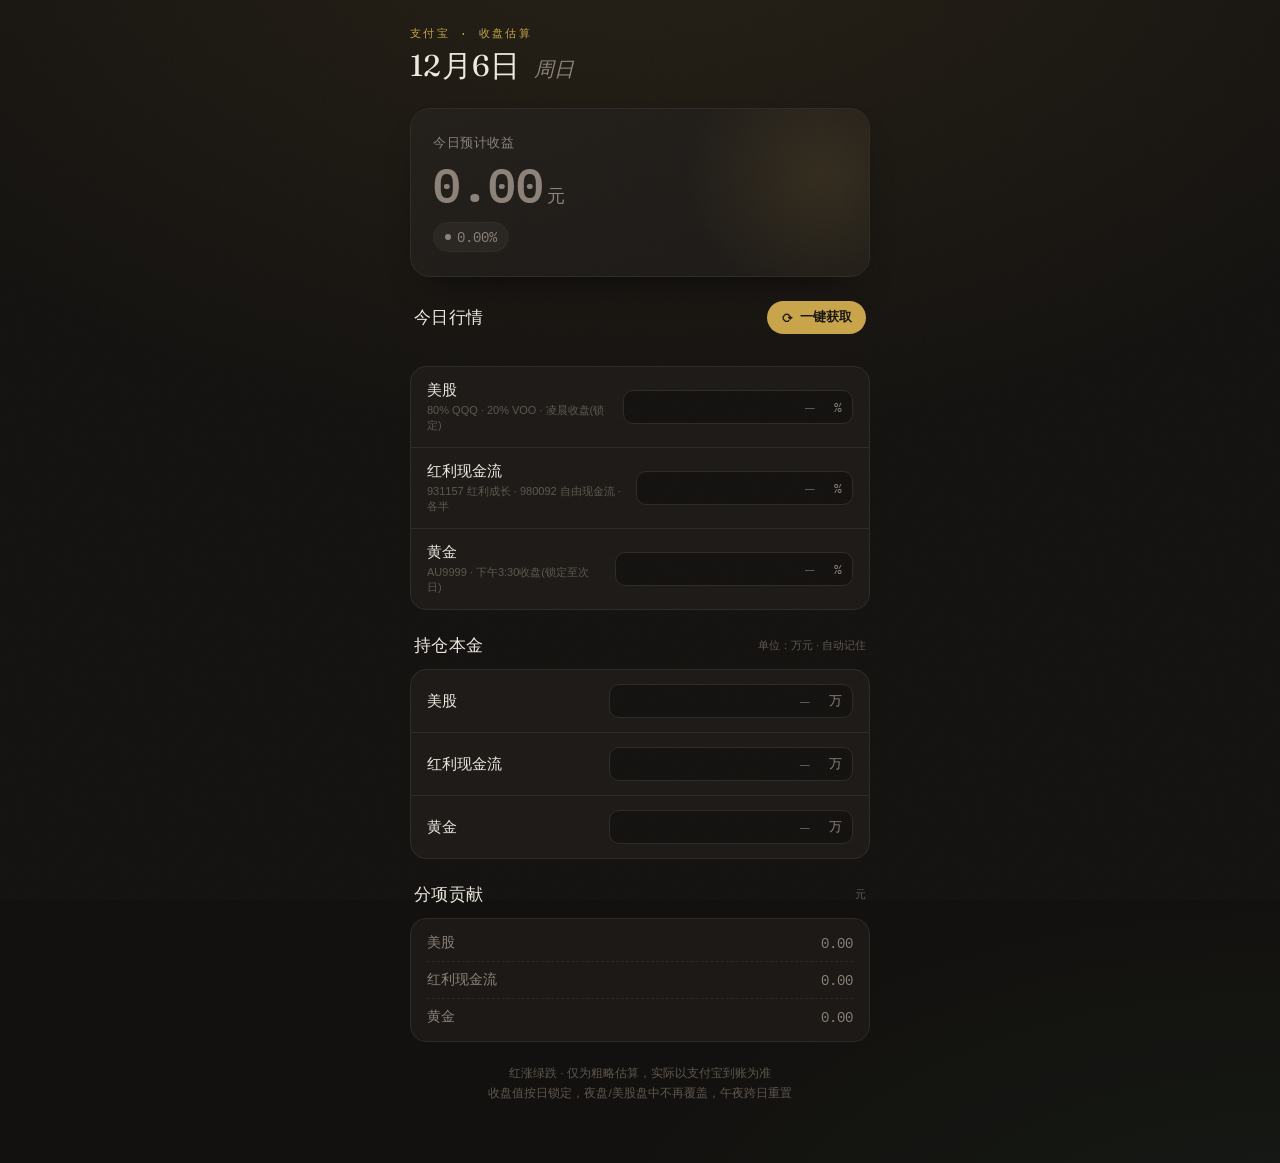
==== index.html @ 42f3afb9 "Add files via upload" ====
<!DOCTYPE html>
<html lang="zh-CN">
<head>
<meta charset="UTF-8">
<meta name="viewport" content="width=device-width, initial-scale=1.0, maximum-scale=1.0, user-scalable=no">
<title>今日收益估算</title>
<link rel="preconnect" href="https://fonts.googleapis.com">
<link rel="preconnect" href="https://fonts.gstatic.com" crossorigin>
<link href="https://fonts.googleapis.com/css2?family=Fraunces:ital,opsz,wght@0,9..144,400;1,9..144,500&family=IBM+Plex+Mono:wght@400;500;600&display=swap" rel="stylesheet">
<style>
  :root{
    --bg:#13110f; --panel:#1c1916; --panel-2:#221e1a; --line:#2e2a25;
    --ink:#efe9e0; --muted:#8c8278; --faint:#5e564d; --gold:#c9a449;
    --up:#ff5c5c; --down:#3fd08a;
    --cjk:"PingFang SC","Microsoft YaHei","Hiragino Sans GB",sans-serif;
  }
  *{box-sizing:border-box;margin:0;padding:0;-webkit-tap-highlight-color:transparent;}
  body{
    background:
      radial-gradient(120% 80% at 50% -10%, rgba(201,164,73,.10), transparent 60%),
      radial-gradient(100% 60% at 100% 110%, rgba(63,208,138,.05), transparent 55%),
      var(--bg);
    color:var(--ink); font-family:var(--cjk); min-height:100vh;
    padding:26px 18px 60px; -webkit-font-smoothing:antialiased;
  }
  .grain{position:fixed;inset:0;pointer-events:none;opacity:.035;z-index:99;
    background-image:url("data:image/svg+xml,%3Csvg xmlns='http://www.w3.org/2000/svg' width='120' height='120'%3E%3Cfilter id='n'%3E%3CfeTurbulence type='fractalNoise' baseFrequency='.9' numOctaves='2'/%3E%3C/filter%3E%3Crect width='100%25' height='100%25' filter='url(%23n)'/%3E%3C/svg%3E");}
  .wrap{max-width:460px;margin:0 auto;}
  .reveal{animation:rise .6s cubic-bezier(.2,.7,.3,1) both;}
  @keyframes rise{from{opacity:0;transform:translateY(10px);}to{opacity:1;transform:none;}}
  @keyframes spin{to{transform:rotate(360deg);}}

  .eyebrow{font-family:'IBM Plex Mono',monospace;font-size:11px;letter-spacing:.22em;
    text-transform:uppercase;color:var(--gold);margin-bottom:8px;}
  .date{font-family:'Fraunces',serif;font-size:30px;line-height:1.1;font-weight:400;letter-spacing:.01em;}
  .date .wd{color:var(--muted);font-style:italic;font-size:20px;margin-left:6px;}

  .hero{margin:26px 0 22px;padding:26px 22px 24px;border-radius:20px;
    background:linear-gradient(160deg,var(--panel-2),var(--panel));
    border:1px solid var(--line);box-shadow:0 18px 40px -24px #000;position:relative;overflow:hidden;}
  .hero::before{content:"";position:absolute;top:-40%;right:-20%;width:60%;height:160%;
    background:radial-gradient(closest-side,rgba(201,164,73,.12),transparent);}
  .hero .lab{font-size:12.5px;color:var(--muted);letter-spacing:.04em;}
  .amt{font-family:'IBM Plex Mono',monospace;font-weight:600;font-size:46px;line-height:1.05;
    margin:8px 0 2px;font-variant-numeric:tabular-nums;letter-spacing:-.01em;}
  .amt .unit{font-size:18px;color:var(--muted);font-weight:400;margin-left:4px;}
  .rate-badge{display:inline-flex;align-items:center;gap:6px;margin-top:12px;
    font-family:'IBM Plex Mono',monospace;font-size:14px;padding:5px 11px;border-radius:999px;
    background:rgba(255,255,255,.04);border:1px solid var(--line);font-variant-numeric:tabular-nums;}
  .rate-badge .dot{width:6px;height:6px;border-radius:50%;}

  .up{color:var(--up);} .down{color:var(--down);} .flat{color:var(--muted);}
  .bg-up{background:var(--up);} .bg-down{background:var(--down);} .bg-flat{background:var(--muted);}

  .section-h{display:flex;align-items:center;justify-content:space-between;margin:24px 4px 12px;}
  .section-h h2{font-family:'Fraunces',serif;font-weight:400;font-size:17px;letter-spacing:.02em;}
  .section-h .hint{font-size:11px;color:var(--faint);}
  .fetch-btn{display:inline-flex;align-items:center;gap:6px;font-family:var(--cjk);font-size:12.5px;
    color:var(--bg);background:var(--gold);border:none;padding:8px 14px;border-radius:999px;font-weight:600;cursor:pointer;}
  .fetch-btn:active{filter:brightness(.92);}
  .fetch-btn:disabled{opacity:.55;}
  .fetch-btn.loading .ic{display:inline-block;animation:spin .8s linear infinite;}
  .fetch-status{font-size:11.5px;color:var(--faint);margin:-4px 4px 10px;min-height:14px;
    font-family:'IBM Plex Mono',monospace;}

  .card{background:var(--panel);border:1px solid var(--line);border-radius:16px;overflow:hidden;}
  .row{display:flex;flex-direction:column;padding:14px 16px;border-bottom:1px solid var(--line);}
  .row:last-child{border-bottom:none;}
  .row-main{display:flex;align-items:center;justify-content:space-between;gap:12px;}
  .row .name{font-size:15px;font-weight:500;}
  .row .sub{font-size:11px;color:var(--faint);margin-top:3px;}
  .field{display:flex;align-items:center;gap:4px;background:var(--bg);
    border:1px solid var(--line);border-radius:10px;padding:6px 10px;min-width:104px;transition:border-color .15s;}
  .field:focus-within{border-color:var(--gold);}
  .field input{width:100%;background:none;border:none;outline:none;color:var(--ink);
    font-family:'IBM Plex Mono',monospace;font-size:16px;text-align:right;font-variant-numeric:tabular-nums;}
  .field input::placeholder{color:var(--faint);}
  .field .suffix{font-family:'IBM Plex Mono',monospace;font-size:13px;color:var(--muted);flex:none;}
  .src{font-family:'IBM Plex Mono',monospace;font-size:11px;color:var(--faint);margin-top:9px;line-height:1.5;display:none;}
  .src.show{display:block;}
  .src .err{color:var(--up);}
  .src .lock{color:var(--gold);}
  .diag{display:none;margin:10px 4px 0;padding:10px 12px;border:1px dashed var(--line);border-radius:10px;
    background:var(--panel);font-family:'IBM Plex Mono',monospace;font-size:10.5px;line-height:1.6;
    color:var(--muted);white-space:pre-wrap;word-break:break-all;}
  .diag.show{display:block;}

  .bd{padding:6px 16px;}
  .bd .l{display:flex;justify-content:space-between;align-items:center;padding:9px 0;
    border-bottom:1px dashed var(--line);font-size:13.5px;}
  .bd .l:last-child{border-bottom:none;}
  .bd .l .k{color:var(--muted);}
  .bd .l .v{font-family:'IBM Plex Mono',monospace;font-variant-numeric:tabular-nums;}

  .note{margin-top:22px;font-size:11.5px;line-height:1.7;color:var(--faint);text-align:center;}
</style>
</head>
<body>
<div class="grain"></div>
<div class="wrap">

  <header class="reveal">
    <div class="eyebrow">支付宝 · 收盘估算</div>
    <div class="date" id="date"></div>
  </header>

  <section class="hero reveal">
    <div class="lab">今日预计收益</div>
    <div class="amt" id="total">—<span class="unit">元</span></div>
    <div class="rate-badge" id="rateBadge"><span class="dot bg-flat"></span><span id="rate">—</span></div>
  </section>

  <div class="section-h reveal">
    <h2>今日行情</h2>
    <button class="fetch-btn" id="fetchBtn"><span class="ic">⟳</span> 一键获取</button>
  </div>
  <div class="fetch-status reveal" id="fetchStatus"></div>
  <pre class="diag" id="diag"></pre>

  <div class="card reveal">
    <div class="row">
      <div class="row-main">
        <div><div class="name">美股</div><div class="sub">80% QQQ · 20% VOO · 凌晨收盘(锁定)</div></div>
        <div class="field"><input id="rx" type="number" inputmode="decimal" step="0.01" placeholder="—"><span class="suffix">%</span></div>
      </div>
      <div class="src" id="srcx"></div>
    </div>
    <div class="row">
      <div class="row-main">
        <div><div class="name">红利现金流</div><div class="sub">931157 红利成长 · 980092 自由现金流 · 各半</div></div>
        <div class="field"><input id="ry" type="number" inputmode="decimal" step="0.01" placeholder="—"><span class="suffix">%</span></div>
      </div>
      <div class="src" id="srcy"></div>
    </div>
    <div class="row">
      <div class="row-main">
        <div><div class="name">黄金</div><div class="sub">AU9999 · 下午3:30收盘(锁定至次日)</div></div>
        <div class="field"><input id="rz" type="number" inputmode="decimal" step="0.01" placeholder="—"><span class="suffix">%</span></div>
      </div>
      <div class="src" id="srcz"></div>
    </div>
  </div>

  <div class="section-h reveal">
    <h2>持仓本金</h2><span class="hint">单位：万元 · 自动记住</span>
  </div>
  <div class="card reveal">
    <div class="row"><div class="row-main"><div class="name">美股</div>
      <div class="field"><input id="vx" type="number" inputmode="decimal" step="0.1" placeholder="—"><span class="suffix">万</span></div></div></div>
    <div class="row"><div class="row-main"><div class="name">红利现金流</div>
      <div class="field"><input id="vy" type="number" inputmode="decimal" step="0.1" placeholder="—"><span class="suffix">万</span></div></div></div>
    <div class="row"><div class="row-main"><div class="name">黄金</div>
      <div class="field"><input id="vz" type="number" inputmode="decimal" step="0.1" placeholder="—"><span class="suffix">万</span></div></div></div>
  </div>

  <div class="section-h reveal">
    <h2>分项贡献</h2><span class="hint">元</span>
  </div>
  <div class="card bd reveal">
    <div class="l"><span class="k">美股</span><span class="v" id="bx">—</span></div>
    <div class="l"><span class="k">红利现金流</span><span class="v" id="by">—</span></div>
    <div class="l"><span class="k">黄金</span><span class="v" id="bz">—</span></div>
  </div>

  <p class="note reveal">
    红涨绿跌 · 仅为粗略估算，实际以支付宝到账为准<br>
    收盘值按日锁定，夜盘/美股盘中不再覆盖，午夜跨日重置
  </p>

</div>

<script>
(function(){
  var $ = function(id){ return document.getElementById(id); };
  var rx=$('rx'), ry=$('ry'), rz=$('rz'), vx=$('vx'), vy=$('vy'), vz=$('vz');

  /* 数据源 + 收盘时间窗(北京时间)
     win 决定“当节已收盘、可锁定”的窗口：
       gold 15:30–20:00(夜盘前) · us 04:30–21:30(美股开盘前) · cn 15:00 起 */
  var FEEDS = {
    rx: { parts:[ {secid:'105.QQQ', w:0.8, win:'us'}, {secid:'107.VOO', w:0.2, win:'us'} ] },
    ry: { parts:[ {secid:'2.931157', w:0.5, win:'cn'}, {secid:'0.980092', w:0.5, win:'cn'} ] },
    rz: { parts:[ {secid:'118.AU9999', w:1, win:'gold'} ] }
  };

  function pad(n){ return String(n).padStart(2,'0'); }
  function fmt(n, dec){ if(dec===undefined) dec=2;
    return n.toLocaleString('zh-CN',{minimumFractionDigits:dec,maximumFractionDigits:dec}); }
  function signed(n){ return (n>0?'+':'')+fmt(n); }
  function cls(n){ return n>0?'up':(n<0?'down':'flat'); }
  function bgcls(n){ return n>0?'bg-up':(n<0?'bg-down':'bg-flat'); }
  function num(el){ var v=parseFloat(el.value); return isNaN(v)?0:v; }
  function round2(n){ return Math.round(n*100)/100; }

  var d0=new Date();
  $('date').innerHTML=(d0.getMonth()+1)+'月'+d0.getDate()+'日 <span class="wd">'+
    ['周日','周一','周二','周三','周四','周五','周六'][d0.getDay()]+'</span>';

  function compute(){
    var px=num(vx)*num(rx)*100, py=num(vy)*num(ry)*100, pz=num(vz)*num(rz)*100;
    var total=px+py+pz, sumV=num(vx)+num(vy)+num(vz);
    var rate=sumV>0 ? total/(sumV*100) : 0;
    var tEl=$('total'); tEl.className='amt '+cls(total);
    tEl.innerHTML=signed(total)+'<span class="unit">元</span>';
    $('rate').textContent=(rate>0?'+':'')+fmt(rate)+'%';
    var badge=$('rateBadge');
    badge.querySelector('span:last-child').className=cls(rate);
    badge.querySelector('.dot').className='dot '+bgcls(rate);
    function set(id,v){ var e=$(id); e.textContent=signed(v); e.className='v '+cls(v); }
    set('bx',px); set('by',py); set('bz',pz);
  }

  /* 收盘窗口判断（北京时间，按设备本地时区） */
  function isClean(win){
    var d=new Date(), m=d.getHours()*60+d.getMinutes();
    if(win==='gold') return m>=930 && m<1200;   // 15:30–20:00
    if(win==='us')   return m>=270 && m<1290;    // 04:30–21:30
    return m>=900;                                // cn: 15:00 起
  }

  /* 按日锁存（localStorage，键含日期，跨日自动失效） */
  function dayKey(){ var d=new Date(); return ''+d.getFullYear()+pad(d.getMonth()+1)+pad(d.getDate()); }
  function snapKey(secid){ return 'snap_'+secid+'_'+dayKey(); }
  function getSnap(secid){ try{ return JSON.parse(localStorage.getItem(snapKey(secid))); }catch(e){ return null; } }
  function setSnap(secid,o){ try{ localStorage.setItem(snapKey(secid), JSON.stringify(o)); }catch(e){} }

  /* 抓取（直连 → 代理 → JSONP），含诊断日志 */
  var UT='fa5fd1943c7b386f172d6893dbfba10b';
  var PROXIES = [
    function(u){ return 'https://api.allorigins.win/raw?url='+encodeURIComponent(u); },
    function(u){ return 'https://corsproxy.io/?url='+encodeURIComponent(u); },
    function(u){ return 'https://api.codetabs.com/v1/proxy?quest='+encodeURIComponent(u); }
  ];
  function buildUrl(secid){
    return 'https://push2.eastmoney.com/api/qt/stock/get?ut='+UT+
           '&fltt=2&invt=2&fields=f43,f58,f170,f169&secid='+secid;
  }
  function parseQ(obj){
    if(!obj || !obj.data) throw new Error('no data');
    var pct=Number(obj.data.f170);
    if(!isFinite(pct)) throw new Error('bad pct');
    return { name:obj.data.f58, pct:pct };
  }
  function jsonp(url){
    return new Promise(function(resolve,reject){
      var cb='jp_'+Math.random().toString(36).slice(2);
      var s=document.createElement('script');
      var t=setTimeout(function(){ cleanup(); reject(new Error('超时')); },4000);
      function cleanup(){ try{ delete window[cb]; }catch(e){ window[cb]=undefined; } s.remove(); clearTimeout(t); }
      window[cb]=function(data){ cleanup(); resolve(data); };
      s.onerror=function(){ cleanup(); reject(new Error('脚本被拦')); };
      s.src=url+'&cb='+cb;
      document.body.appendChild(s);
    });
  }
  async function fetchOne(secid, log){
    var url=buildUrl(secid);
    try{ var r0=await fetch(url,{cache:'no-store'}); var o0=await r0.json(); log(secid+'  直连 ✓'); return parseQ(o0); }
    catch(e){ log(secid+'  直连 ✗ '+e.message); }
    for(var i=0;i<PROXIES.length;i++){
      try{
        var r=await fetch(PROXIES[i](url),{cache:'no-store'});
        var txt=await r.text(); var obj=JSON.parse(txt);
        log(secid+'  代理'+(i+1)+' ✓'); return parseQ(obj);
      }catch(e){ log(secid+'  代理'+(i+1)+' ✗ '+e.message); }
    }
    try{ var oj=await jsonp(url); log(secid+'  JSONP ✓'); return parseQ(oj); }
    catch(e){ log(secid+'  JSONP ✗ '+e.message); }
    throw new Error('all failed '+secid);
  }

  /* 单标的取值：窗内→实时并锁存；窗外→优先用今日锁存；无锁存→盘中实时(标⚠) */
  async function resolvePart(part, log){
    if(isClean(part.win)){
      var r=await fetchOne(part.secid, log);
      setSnap(part.secid, {pct:r.pct, name:r.name});
      return { name:r.name, pct:r.pct, w:part.w, lock:true };
    }
    var snap=getSnap(part.secid);
    if(snap && isFinite(snap.pct)){
      log(part.secid+'  用今日收盘锁存 ✓');
      return { name:snap.name, pct:snap.pct, w:part.w, lock:true };
    }
    var r2=await fetchOne(part.secid, log);
    return { name:r2.name, pct:r2.pct, w:part.w, dirty:true };
  }

  function showSrc(key, items){
    var el=$('src'+key.slice(1)); el.classList.add('show'); el.classList.remove('err');
    el.innerHTML=items.map(function(it){
      var c=cls(it.pct);
      var wtxt = items.length>1 ? ' <span style="color:var(--faint)">×'+Math.round(it.w*100)+'</span>' : '';
      var tag = it.dirty ? ' <span class="err">⚠盘中</span>' : (it.lock ? ' <span class="lock">🔒</span>' : '');
      return it.name+' <span class="'+c+'">'+(it.pct>0?'+':'')+fmt(it.pct)+'%</span>'+wtxt+tag;
    }).join(' &nbsp;·&nbsp; ');
  }
  function showErr(key, msg){
    var el=$('src'+key.slice(1)); el.classList.add('show');
    el.innerHTML='<span class="err">✕ '+(msg||'获取失败，请手填')+'</span>';
  }
  function fillKey(key, items){
    $(key).value=round2(items.reduce(function(s,it){ return s+it.pct*it.w; },0));
    showSrc(key, items);
  }

  /* 开页：用今日锁存回填，免得刷新后又变空 */
  function restoreFromSnaps(){
    ['rx','ry','rz'].forEach(function(key){
      var parts=FEEDS[key].parts;
      var snaps=parts.map(function(p){ return getSnap(p.secid); });
      if(snaps.every(function(s){ return s && isFinite(s.pct); })){
        fillKey(key, snaps.map(function(s,i){ return {name:s.name, pct:s.pct, w:parts[i].w, lock:true}; }));
      }
    });
  }

  var busy=false;
  function mkLog(){ var lines=[], el=$('diag');
    return function(m){ lines.push(m); el.textContent=lines.join('\n'); el.classList.add('show'); }; }
  async function autoFetch(){
    if(busy) return; busy=true;
    var btn=$('fetchBtn'); btn.classList.add('loading'); btn.disabled=true;
    $('fetchStatus').textContent='正在获取行情…';
    var log=mkLog(), fail=false, dirty=false;
    for(var i=0;i<3;i++){
      var key=['rx','ry','rz'][i], parts=FEEDS[key].parts;
      try{
        var items=await Promise.all(parts.map(function(p){ return resolvePart(p, log); }));
        if(items.some(function(it){ return it.dirty; })) dirty=true;
        fillKey(key, items);
      }catch(e){ fail=true; showErr(key); }
    }
    compute();
    var t=new Date(), tag=fail?'部分失败，见诊断':(dirty?'⚠含盘中实时(收盘未锁存)':'今日收盘已锁定');
    $('fetchStatus').textContent='已更新 · '+pad(t.getHours())+':'+pad(t.getMinutes())+' · '+tag;
    btn.classList.remove('loading'); btn.disabled=false; busy=false;
  }

  /* 本金本地持久化（无默认值，留空） */
  var BKEY='alipay_balances_v1';
  function loadBalances(){
    var saved=null; try{ saved=JSON.parse(localStorage.getItem(BKEY)); }catch(e){}
    if(saved){ if(saved.vx!=null) vx.value=saved.vx; if(saved.vy!=null) vy.value=saved.vy; if(saved.vz!=null) vz.value=saved.vz; }
  }
  function saveBalances(){ try{ localStorage.setItem(BKEY, JSON.stringify({vx:num(vx),vy:num(vy),vz:num(vz)})); }catch(e){} }

  [rx,ry,rz].forEach(function(el){ el.addEventListener('input',compute); });
  [vx,vy,vz].forEach(function(el){ el.addEventListener('input',function(){ compute(); saveBalances(); }); });
  $('fetchBtn').addEventListener('click',autoFetch);

  loadBalances();
  restoreFromSnaps();
  compute();
})();
</script>
</body>
</html>
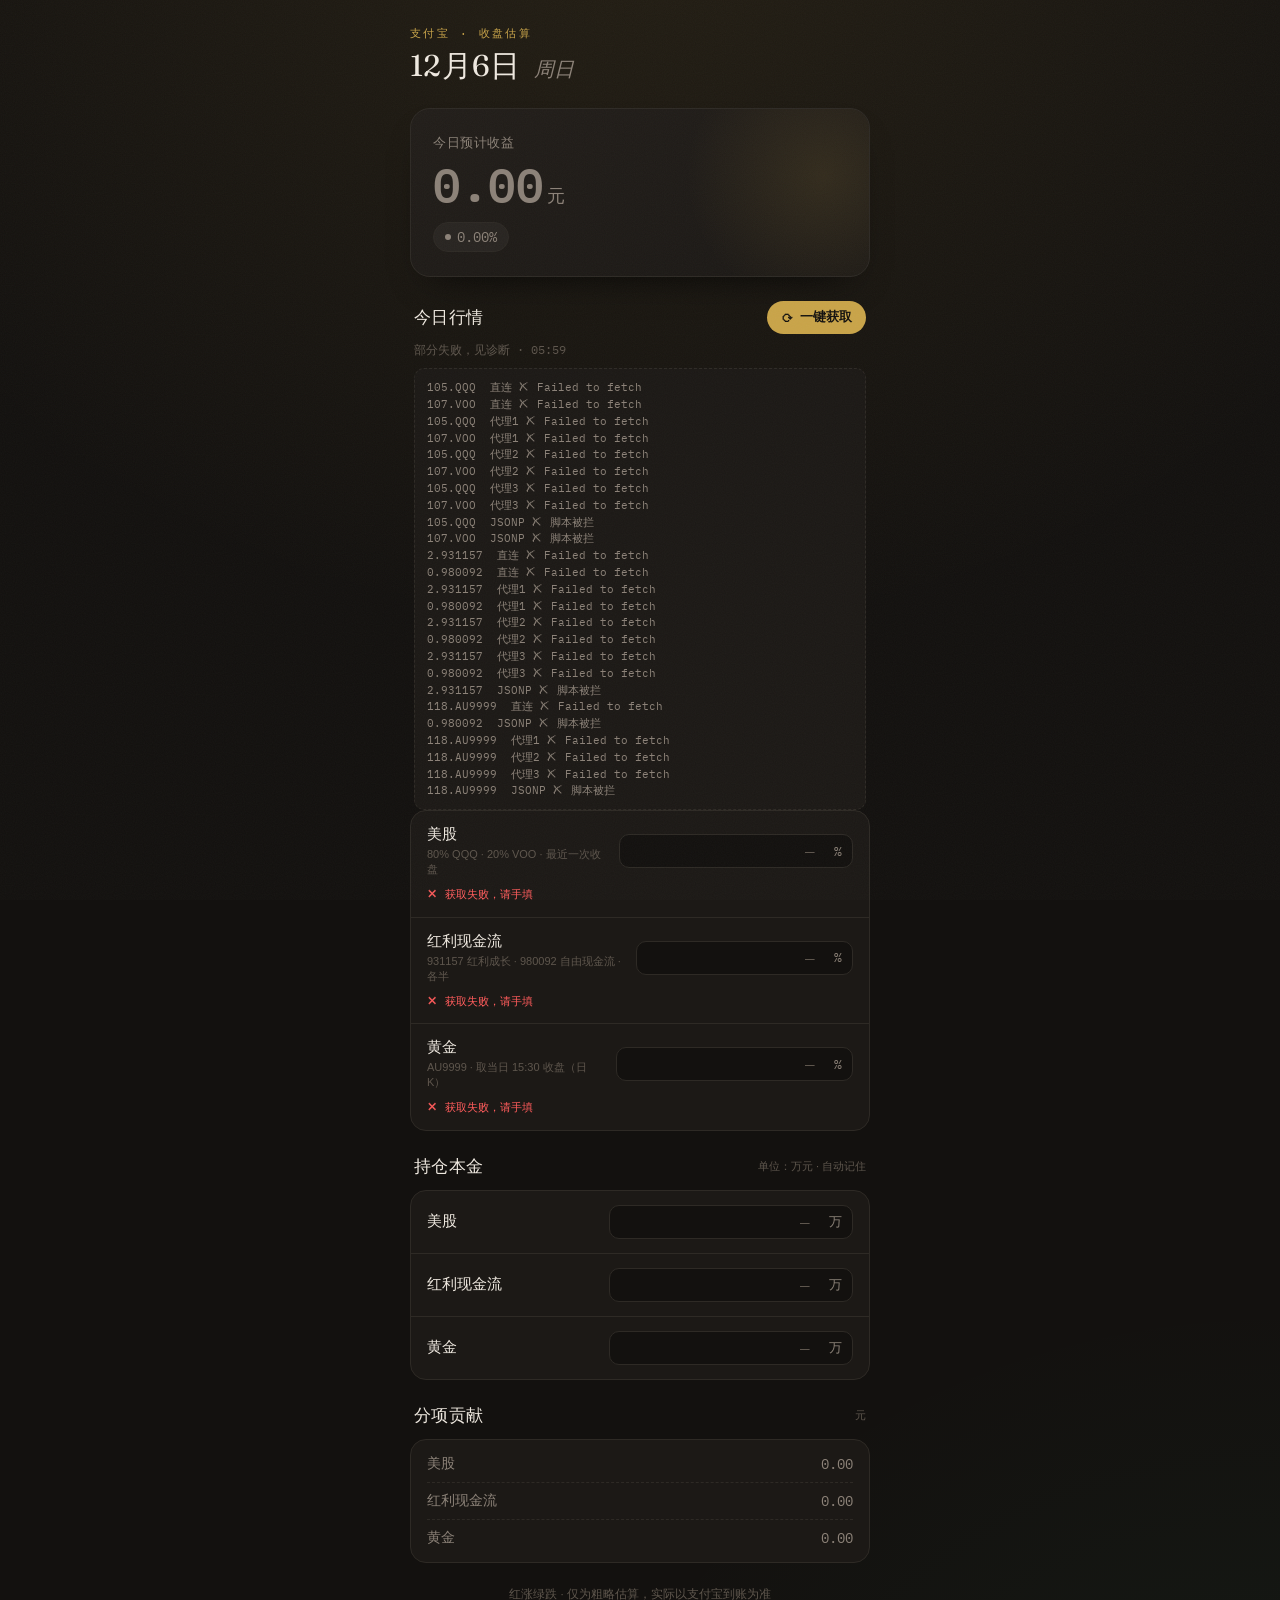
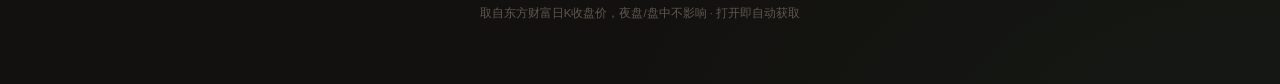
==== commit e02e89d4: "Add files via upload" ====
--- a/index.html
+++ b/index.html
@@ -79,7 +79,6 @@
   .src{font-family:'IBM Plex Mono',monospace;font-size:11px;color:var(--faint);margin-top:9px;line-height:1.5;display:none;}
   .src.show{display:block;}
   .src .err{color:var(--up);}
-  .src .lock{color:var(--gold);}
   .diag{display:none;margin:10px 4px 0;padding:10px 12px;border:1px dashed var(--line);border-radius:10px;
     background:var(--panel);font-family:'IBM Plex Mono',monospace;font-size:10.5px;line-height:1.6;
     color:var(--muted);white-space:pre-wrap;word-break:break-all;}
@@ -120,7 +119,7 @@
   <div class="card reveal">
     <div class="row">
       <div class="row-main">
-        <div><div class="name">美股</div><div class="sub">80% QQQ · 20% VOO · 凌晨收盘(锁定)</div></div>
+        <div><div class="name">美股</div><div class="sub">80% QQQ · 20% VOO · 最近一次收盘</div></div>
         <div class="field"><input id="rx" type="number" inputmode="decimal" step="0.01" placeholder="—"><span class="suffix">%</span></div>
       </div>
       <div class="src" id="srcx"></div>
@@ -134,7 +133,7 @@
     </div>
     <div class="row">
       <div class="row-main">
-        <div><div class="name">黄金</div><div class="sub">AU9999 · 下午3:30收盘(锁定至次日)</div></div>
+        <div><div class="name">黄金</div><div class="sub">AU9999 · 取当日 15:30 收盘（日K）</div></div>
         <div class="field"><input id="rz" type="number" inputmode="decimal" step="0.01" placeholder="—"><span class="suffix">%</span></div>
       </div>
       <div class="src" id="srcz"></div>
@@ -164,7 +163,7 @@
 
   <p class="note reveal">
     红涨绿跌 · 仅为粗略估算，实际以支付宝到账为准<br>
-    收盘值按日锁定，夜盘/美股盘中不再覆盖，午夜跨日重置
+    取自东方财富日K收盘价，夜盘/盘中不影响 · 打开即自动获取
   </p>
 
 </div>
@@ -174,13 +173,13 @@
   var $ = function(id){ return document.getElementById(id); };
   var rx=$('rx'), ry=$('ry'), rz=$('rz'), vx=$('vx'), vy=$('vy'), vz=$('vz');
 
-  /* 数据源 + 收盘时间窗(北京时间)
-     win 决定“当节已收盘、可锁定”的窗口：
-       gold 15:30–20:00(夜盘前) · us 04:30–21:30(美股开盘前) · cn 15:00 起 */
+  /* 数据源 + 取哪根日K
+     mode 'today' = 日期≤今天的最新一根（黄金15:30 / A股15:00 收盘）
+     mode 'prev'  = 日期<今天的最新一根（美股凌晨那次收盘，排除盘中在建的当天那根） */
   var FEEDS = {
-    rx: { parts:[ {secid:'105.QQQ', w:0.8, win:'us'}, {secid:'107.VOO', w:0.2, win:'us'} ] },
-    ry: { parts:[ {secid:'2.931157', w:0.5, win:'cn'}, {secid:'0.980092', w:0.5, win:'cn'} ] },
-    rz: { parts:[ {secid:'118.AU9999', w:1, win:'gold'} ] }
+    rx: { parts:[ {secid:'105.QQQ', w:0.8, mode:'prev'}, {secid:'107.VOO', w:0.2, mode:'prev'} ] },
+    ry: { parts:[ {secid:'2.931157', w:0.5, mode:'today'}, {secid:'0.980092', w:0.5, mode:'today'} ] },
+    rz: { parts:[ {secid:'118.AU9999', w:1, mode:'today'} ] }
   };
 
   function pad(n){ return String(n).padStart(2,'0'); }
@@ -191,6 +190,7 @@
   function bgcls(n){ return n>0?'bg-up':(n<0?'bg-down':'bg-flat'); }
   function num(el){ var v=parseFloat(el.value); return isNaN(v)?0:v; }
   function round2(n){ return Math.round(n*100)/100; }
+  function dateStr(d){ return d.getFullYear()+'-'+pad(d.getMonth()+1)+'-'+pad(d.getDate()); }
 
   var d0=new Date();
   $('date').innerHTML=(d0.getMonth()+1)+'月'+d0.getDate()+'日 <span class="wd">'+
@@ -210,21 +210,7 @@
     set('bx',px); set('by',py); set('bz',pz);
   }
 
-  /* 收盘窗口判断（北京时间，按设备本地时区） */
-  function isClean(win){
-    var d=new Date(), m=d.getHours()*60+d.getMinutes();
-    if(win==='gold') return m>=930 && m<1200;   // 15:30–20:00
-    if(win==='us')   return m>=270 && m<1290;    // 04:30–21:30
-    return m>=900;                                // cn: 15:00 起
-  }
-
-  /* 按日锁存（localStorage，键含日期，跨日自动失效） */
-  function dayKey(){ var d=new Date(); return ''+d.getFullYear()+pad(d.getMonth()+1)+pad(d.getDate()); }
-  function snapKey(secid){ return 'snap_'+secid+'_'+dayKey(); }
-  function getSnap(secid){ try{ return JSON.parse(localStorage.getItem(snapKey(secid))); }catch(e){ return null; } }
-  function setSnap(secid,o){ try{ localStorage.setItem(snapKey(secid), JSON.stringify(o)); }catch(e){} }
-
-  /* 抓取（直连 → 代理 → JSONP），含诊断日志 */
+  /* 抓日K（直连 → 代理 → JSONP），含诊断日志 */
   var UT='fa5fd1943c7b386f172d6893dbfba10b';
   var PROXIES = [
     function(u){ return 'https://api.allorigins.win/raw?url='+encodeURIComponent(u); },
@@ -232,20 +218,20 @@
     function(u){ return 'https://api.codetabs.com/v1/proxy?quest='+encodeURIComponent(u); }
   ];
   function buildUrl(secid){
-    return 'https://push2.eastmoney.com/api/qt/stock/get?ut='+UT+
-           '&fltt=2&invt=2&fields=f43,f58,f170,f169&secid='+secid;
-  }
-  function parseQ(obj){
-    if(!obj || !obj.data) throw new Error('no data');
-    var pct=Number(obj.data.f170);
-    if(!isFinite(pct)) throw new Error('bad pct');
-    return { name:obj.data.f58, pct:pct };
+    return 'https://push2his.eastmoney.com/api/qt/stock/kline/get?ut='+UT+
+      '&fields1=f1,f2,f3,f4,f5,f6'+
+      '&fields2=f51,f52,f53,f54,f55,f56,f57,f58,f59,f60,f61'+
+      '&klt=101&fqt=0&end=20500101&lmt=10&secid='+secid;
+  }
+  function parseK(obj){
+    if(!obj || !obj.data || !obj.data.klines || !obj.data.klines.length) throw new Error('no kline');
+    return { name:obj.data.name, klines:obj.data.klines };
   }
   function jsonp(url){
     return new Promise(function(resolve,reject){
       var cb='jp_'+Math.random().toString(36).slice(2);
       var s=document.createElement('script');
-      var t=setTimeout(function(){ cleanup(); reject(new Error('超时')); },4000);
+      var t=setTimeout(function(){ cleanup(); reject(new Error('超时')); },5000);
       function cleanup(){ try{ delete window[cb]; }catch(e){ window[cb]=undefined; } s.remove(); clearTimeout(t); }
       window[cb]=function(data){ cleanup(); resolve(data); };
       s.onerror=function(){ cleanup(); reject(new Error('脚本被拦')); };
@@ -253,45 +239,50 @@
       document.body.appendChild(s);
     });
   }
-  async function fetchOne(secid, log){
+  async function fetchK(secid, log){
     var url=buildUrl(secid);
-    try{ var r0=await fetch(url,{cache:'no-store'}); var o0=await r0.json(); log(secid+'  直连 ✓'); return parseQ(o0); }
+    try{ var r0=await fetch(url,{cache:'no-store'}); var o0=await r0.json(); log(secid+'  直连 ✓'); return parseK(o0); }
     catch(e){ log(secid+'  直连 ✗ '+e.message); }
     for(var i=0;i<PROXIES.length;i++){
       try{
         var r=await fetch(PROXIES[i](url),{cache:'no-store'});
         var txt=await r.text(); var obj=JSON.parse(txt);
-        log(secid+'  代理'+(i+1)+' ✓'); return parseQ(obj);
+        log(secid+'  代理'+(i+1)+' ✓'); return parseK(obj);
       }catch(e){ log(secid+'  代理'+(i+1)+' ✗ '+e.message); }
     }
-    try{ var oj=await jsonp(url); log(secid+'  JSONP ✓'); return parseQ(oj); }
+    try{ var oj=await jsonp(url); log(secid+'  JSONP ✓'); return parseK(oj); }
     catch(e){ log(secid+'  JSONP ✗ '+e.message); }
     throw new Error('all failed '+secid);
   }
 
-  /* 单标的取值：窗内→实时并锁存；窗外→优先用今日锁存；无锁存→盘中实时(标⚠) */
+  /* 从K线里挑目标那根（与返回顺序无关，按日期取最大者） */
+  function pickBar(klines, mode, todayStr){
+    var chosen=null, cd='';
+    for(var i=0;i<klines.length;i++){
+      var p=klines[i].split(',');
+      var date=p[0];
+      var ok = (mode==='prev') ? (date<todayStr) : (date<=todayStr);
+      if(ok && date>cd){ chosen=p; cd=date; }
+    }
+    return chosen; // [date,open,close,high,low,vol,amt,amp,pct,chg,turn]
+  }
+
   async function resolvePart(part, log){
-    if(isClean(part.win)){
-      var r=await fetchOne(part.secid, log);
-      setSnap(part.secid, {pct:r.pct, name:r.name});
-      return { name:r.name, pct:r.pct, w:part.w, lock:true };
-    }
-    var snap=getSnap(part.secid);
-    if(snap && isFinite(snap.pct)){
-      log(part.secid+'  用今日收盘锁存 ✓');
-      return { name:snap.name, pct:snap.pct, w:part.w, lock:true };
-    }
-    var r2=await fetchOne(part.secid, log);
-    return { name:r2.name, pct:r2.pct, w:part.w, dirty:true };
+    var r=await fetchK(part.secid, log);
+    var bar=pickBar(r.klines, part.mode, dateStr(new Date()));
+    if(!bar) throw new Error('no bar '+part.secid);
+    var pct=Number(bar[8]);
+    if(!isFinite(pct)) throw new Error('bad pct '+part.secid);
+    return { name:r.name, pct:pct, w:part.w, date:bar[0] };
   }
 
   function showSrc(key, items){
     var el=$('src'+key.slice(1)); el.classList.add('show'); el.classList.remove('err');
     el.innerHTML=items.map(function(it){
       var c=cls(it.pct);
+      var dd = it.date ? ' <span style="color:var(--faint)">'+it.date.slice(5)+'</span>' : '';
       var wtxt = items.length>1 ? ' <span style="color:var(--faint)">×'+Math.round(it.w*100)+'</span>' : '';
-      var tag = it.dirty ? ' <span class="err">⚠盘中</span>' : (it.lock ? ' <span class="lock">🔒</span>' : '');
-      return it.name+' <span class="'+c+'">'+(it.pct>0?'+':'')+fmt(it.pct)+'%</span>'+wtxt+tag;
+      return it.name+dd+' <span class="'+c+'">'+(it.pct>0?'+':'')+fmt(it.pct)+'%</span>'+wtxt;
     }).join(' &nbsp;·&nbsp; ');
   }
   function showErr(key, msg){
@@ -301,17 +292,6 @@
   function fillKey(key, items){
     $(key).value=round2(items.reduce(function(s,it){ return s+it.pct*it.w; },0));
     showSrc(key, items);
-  }
-
-  /* 开页：用今日锁存回填，免得刷新后又变空 */
-  function restoreFromSnaps(){
-    ['rx','ry','rz'].forEach(function(key){
-      var parts=FEEDS[key].parts;
-      var snaps=parts.map(function(p){ return getSnap(p.secid); });
-      if(snaps.every(function(s){ return s && isFinite(s.pct); })){
-        fillKey(key, snaps.map(function(s,i){ return {name:s.name, pct:s.pct, w:parts[i].w, lock:true}; }));
-      }
-    });
   }
 
   var busy=false;
@@ -321,18 +301,17 @@
     if(busy) return; busy=true;
     var btn=$('fetchBtn'); btn.classList.add('loading'); btn.disabled=true;
     $('fetchStatus').textContent='正在获取行情…';
-    var log=mkLog(), fail=false, dirty=false;
+    var log=mkLog(), fail=false;
     for(var i=0;i<3;i++){
       var key=['rx','ry','rz'][i], parts=FEEDS[key].parts;
       try{
         var items=await Promise.all(parts.map(function(p){ return resolvePart(p, log); }));
-        if(items.some(function(it){ return it.dirty; })) dirty=true;
         fillKey(key, items);
       }catch(e){ fail=true; showErr(key); }
     }
     compute();
-    var t=new Date(), tag=fail?'部分失败，见诊断':(dirty?'⚠含盘中实时(收盘未锁存)':'今日收盘已锁定');
-    $('fetchStatus').textContent='已更新 · '+pad(t.getHours())+':'+pad(t.getMinutes())+' · '+tag;
+    var t=new Date();
+    $('fetchStatus').textContent=(fail?'部分失败，见诊断':'已更新')+' · '+pad(t.getHours())+':'+pad(t.getMinutes());
     btn.classList.remove('loading'); btn.disabled=false; busy=false;
   }
 
@@ -349,8 +328,8 @@
   $('fetchBtn').addEventListener('click',autoFetch);
 
   loadBalances();
-  restoreFromSnaps();
   compute();
+  autoFetch();   // 打开即自动获取一次
 })();
 </script>
 </body>
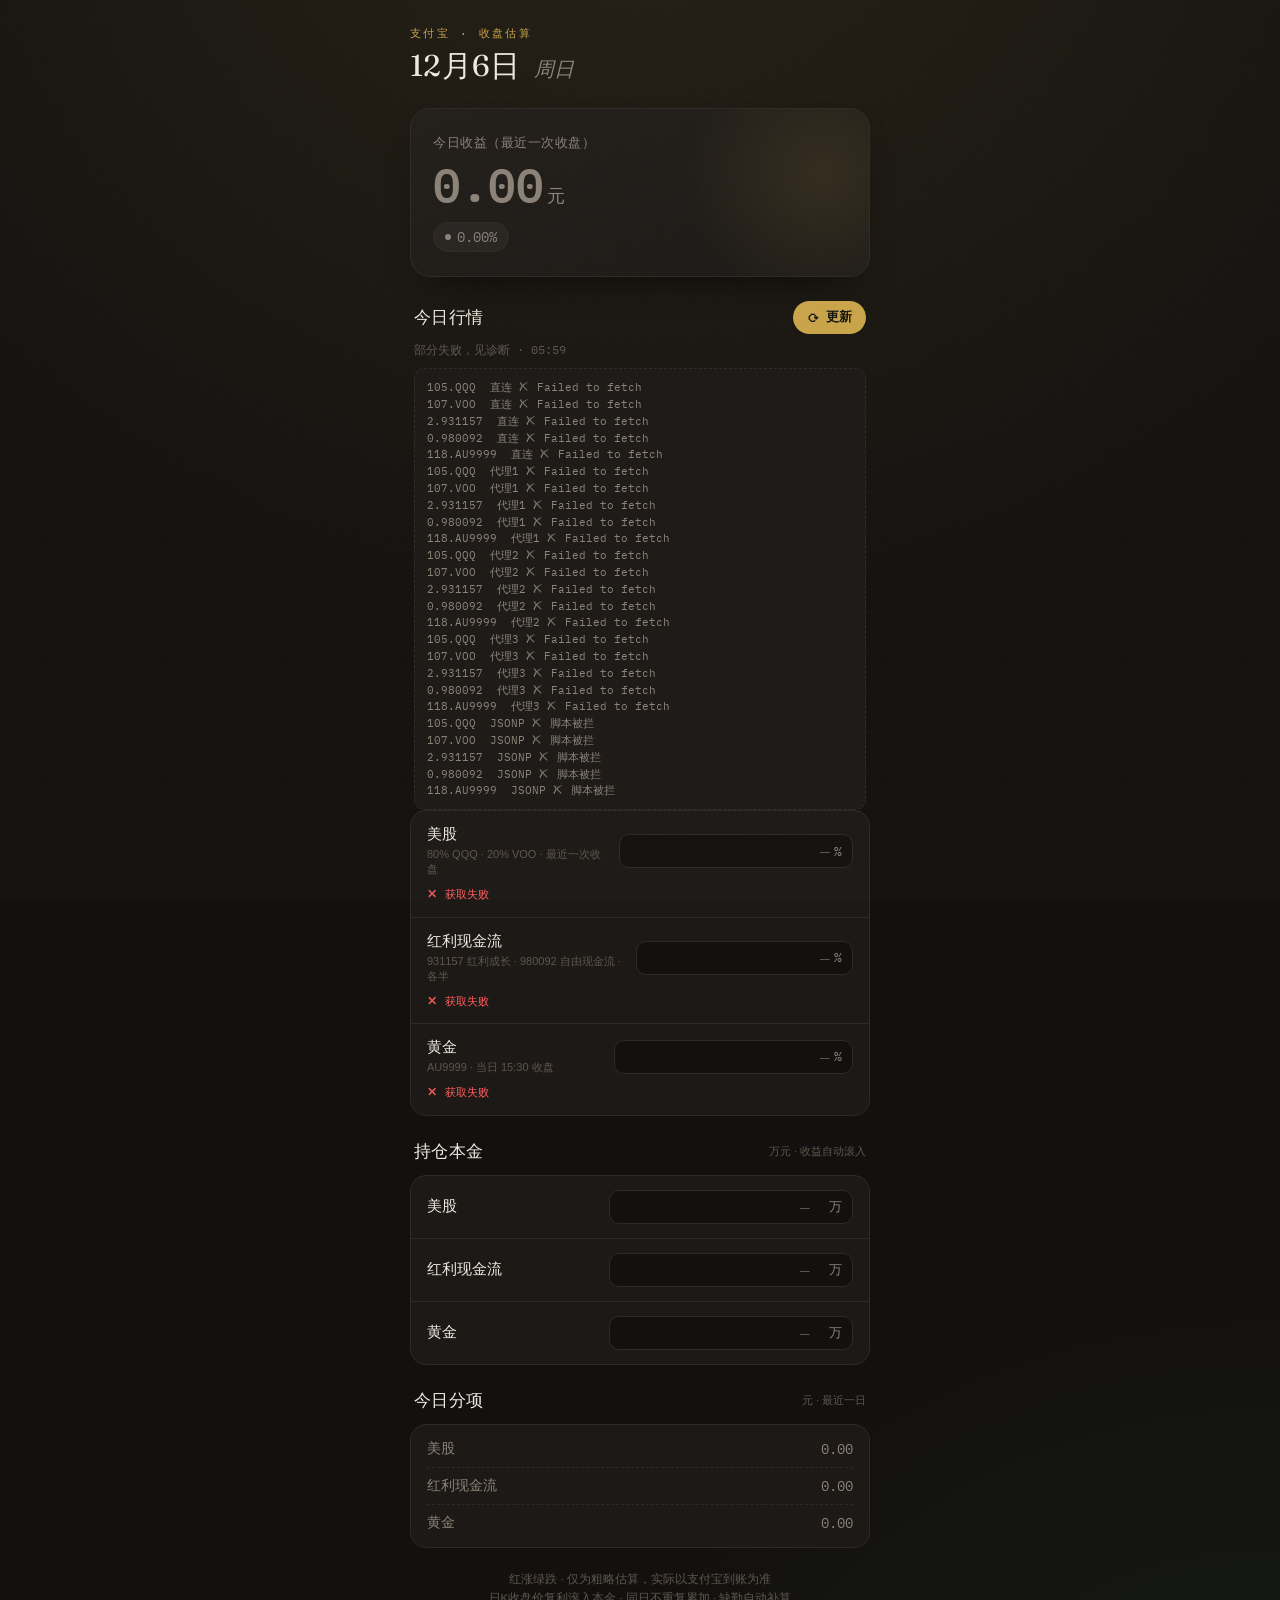
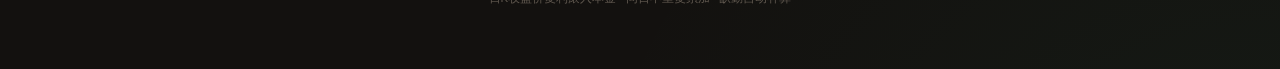
==== commit d941c351: "Add files via upload" ====
--- a/index.html
+++ b/index.html
@@ -48,6 +48,10 @@
     font-family:'IBM Plex Mono',monospace;font-size:14px;padding:5px 11px;border-radius:999px;
     background:rgba(255,255,255,.04);border:1px solid var(--line);font-variant-numeric:tabular-nums;}
   .rate-badge .dot{width:6px;height:6px;border-radius:50%;}
+  .since{display:none;margin-top:14px;padding-top:13px;border-top:1px solid var(--line);
+    font-size:12px;color:var(--muted);line-height:1.5;}
+  .since.show{display:block;}
+  .since .v{font-family:'IBM Plex Mono',monospace;font-variant-numeric:tabular-nums;}
 
   .up{color:var(--up);} .down{color:var(--down);} .flat{color:var(--muted);}
   .bg-up{background:var(--up);} .bg-down{background:var(--down);} .bg-flat{background:var(--muted);}
@@ -75,6 +79,7 @@
   .field input{width:100%;background:none;border:none;outline:none;color:var(--ink);
     font-family:'IBM Plex Mono',monospace;font-size:16px;text-align:right;font-variant-numeric:tabular-nums;}
   .field input::placeholder{color:var(--faint);}
+  .field input[readonly]{color:var(--muted);}
   .field .suffix{font-family:'IBM Plex Mono',monospace;font-size:13px;color:var(--muted);flex:none;}
   .src{font-family:'IBM Plex Mono',monospace;font-size:11px;color:var(--faint);margin-top:9px;line-height:1.5;display:none;}
   .src.show{display:block;}
@@ -104,14 +109,15 @@
   </header>
 
   <section class="hero reveal">
-    <div class="lab">今日预计收益</div>
+    <div class="lab">今日收益（最近一次收盘）</div>
     <div class="amt" id="total">—<span class="unit">元</span></div>
     <div class="rate-badge" id="rateBadge"><span class="dot bg-flat"></span><span id="rate">—</span></div>
+    <div class="since" id="since"></div>
   </section>
 
   <div class="section-h reveal">
     <h2>今日行情</h2>
-    <button class="fetch-btn" id="fetchBtn"><span class="ic">⟳</span> 一键获取</button>
+    <button class="fetch-btn" id="fetchBtn"><span class="ic">⟳</span> 更新</button>
   </div>
   <div class="fetch-status reveal" id="fetchStatus"></div>
   <pre class="diag" id="diag"></pre>
@@ -120,40 +126,40 @@
     <div class="row">
       <div class="row-main">
         <div><div class="name">美股</div><div class="sub">80% QQQ · 20% VOO · 最近一次收盘</div></div>
-        <div class="field"><input id="rx" type="number" inputmode="decimal" step="0.01" placeholder="—"><span class="suffix">%</span></div>
+        <div class="field"><input id="rx" type="text" inputmode="decimal" readonly placeholder="—"><span class="suffix">%</span></div>
       </div>
       <div class="src" id="srcx"></div>
     </div>
     <div class="row">
       <div class="row-main">
         <div><div class="name">红利现金流</div><div class="sub">931157 红利成长 · 980092 自由现金流 · 各半</div></div>
-        <div class="field"><input id="ry" type="number" inputmode="decimal" step="0.01" placeholder="—"><span class="suffix">%</span></div>
+        <div class="field"><input id="ry" type="text" inputmode="decimal" readonly placeholder="—"><span class="suffix">%</span></div>
       </div>
       <div class="src" id="srcy"></div>
     </div>
     <div class="row">
       <div class="row-main">
-        <div><div class="name">黄金</div><div class="sub">AU9999 · 取当日 15:30 收盘（日K）</div></div>
-        <div class="field"><input id="rz" type="number" inputmode="decimal" step="0.01" placeholder="—"><span class="suffix">%</span></div>
+        <div><div class="name">黄金</div><div class="sub">AU9999 · 当日 15:30 收盘</div></div>
+        <div class="field"><input id="rz" type="text" inputmode="decimal" readonly placeholder="—"><span class="suffix">%</span></div>
       </div>
       <div class="src" id="srcz"></div>
     </div>
   </div>
 
   <div class="section-h reveal">
-    <h2>持仓本金</h2><span class="hint">单位：万元 · 自动记住</span>
+    <h2>持仓本金</h2><span class="hint">万元 · 收益自动滚入</span>
   </div>
   <div class="card reveal">
     <div class="row"><div class="row-main"><div class="name">美股</div>
-      <div class="field"><input id="vx" type="number" inputmode="decimal" step="0.1" placeholder="—"><span class="suffix">万</span></div></div></div>
+      <div class="field"><input id="vx" type="number" inputmode="decimal" step="0.01" placeholder="—"><span class="suffix">万</span></div></div></div>
     <div class="row"><div class="row-main"><div class="name">红利现金流</div>
-      <div class="field"><input id="vy" type="number" inputmode="decimal" step="0.1" placeholder="—"><span class="suffix">万</span></div></div></div>
+      <div class="field"><input id="vy" type="number" inputmode="decimal" step="0.01" placeholder="—"><span class="suffix">万</span></div></div></div>
     <div class="row"><div class="row-main"><div class="name">黄金</div>
-      <div class="field"><input id="vz" type="number" inputmode="decimal" step="0.1" placeholder="—"><span class="suffix">万</span></div></div></div>
+      <div class="field"><input id="vz" type="number" inputmode="decimal" step="0.01" placeholder="—"><span class="suffix">万</span></div></div></div>
   </div>
 
   <div class="section-h reveal">
-    <h2>分项贡献</h2><span class="hint">元</span>
+    <h2>今日分项</h2><span class="hint">元 · 最近一日</span>
   </div>
   <div class="card bd reveal">
     <div class="l"><span class="k">美股</span><span class="v" id="bx">—</span></div>
@@ -163,7 +169,7 @@
 
   <p class="note reveal">
     红涨绿跌 · 仅为粗略估算，实际以支付宝到账为准<br>
-    取自东方财富日K收盘价，夜盘/盘中不影响 · 打开即自动获取
+    日K收盘价复利滚入本金 · 同日不重复累加 · 缺勤自动补算
   </p>
 
 </div>
@@ -173,14 +179,12 @@
   var $ = function(id){ return document.getElementById(id); };
   var rx=$('rx'), ry=$('ry'), rz=$('rz'), vx=$('vx'), vy=$('vy'), vz=$('vz');
 
-  /* 数据源 + 取哪根日K
-     mode 'today' = 日期≤今天的最新一根（黄金15:30 / A股15:00 收盘）
-     mode 'prev'  = 日期<今天的最新一根（美股凌晨那次收盘，排除盘中在建的当天那根） */
   var FEEDS = {
-    rx: { parts:[ {secid:'105.QQQ', w:0.8, mode:'prev'}, {secid:'107.VOO', w:0.2, mode:'prev'} ] },
-    ry: { parts:[ {secid:'2.931157', w:0.5, mode:'today'}, {secid:'0.980092', w:0.5, mode:'today'} ] },
-    rz: { parts:[ {secid:'118.AU9999', w:1, mode:'today'} ] }
+    rx:{ vkey:'vx', parts:[{secid:'105.QQQ',w:0.8},{secid:'107.VOO',w:0.2}], mode:'prev'  },
+    ry:{ vkey:'vy', parts:[{secid:'2.931157',w:0.5},{secid:'0.980092',w:0.5}], mode:'today' },
+    rz:{ vkey:'vz', parts:[{secid:'118.AU9999',w:1}], mode:'today' }
   };
+  var V2ROW = {vx:'rx', vy:'ry', vz:'rz'};
 
   function pad(n){ return String(n).padStart(2,'0'); }
   function fmt(n, dec){ if(dec===undefined) dec=2;
@@ -188,7 +192,6 @@
   function signed(n){ return (n>0?'+':'')+fmt(n); }
   function cls(n){ return n>0?'up':(n<0?'down':'flat'); }
   function bgcls(n){ return n>0?'bg-up':(n<0?'bg-down':'bg-flat'); }
-  function num(el){ var v=parseFloat(el.value); return isNaN(v)?0:v; }
   function round2(n){ return Math.round(n*100)/100; }
   function dateStr(d){ return d.getFullYear()+'-'+pad(d.getMonth()+1)+'-'+pad(d.getDate()); }
 
@@ -196,21 +199,60 @@
   $('date').innerHTML=(d0.getMonth()+1)+'月'+d0.getDate()+'日 <span class="wd">'+
     ['周日','周一','周二','周三','周四','周五','周六'][d0.getDay()]+'</span>';
 
-  function compute(){
-    var px=num(vx)*num(rx)*100, py=num(vy)*num(ry)*100, pz=num(vz)*num(rz)*100;
-    var total=px+py+pz, sumV=num(vx)+num(vy)+num(vz);
-    var rate=sumV>0 ? total/(sumV*100) : 0;
-    var tEl=$('total'); tEl.className='amt '+cls(total);
-    tEl.innerHTML=signed(total)+'<span class="unit">元</span>';
-    $('rate').textContent=(rate>0?'+':'')+fmt(rate)+'%';
-    var badge=$('rateBadge');
-    badge.querySelector('span:last-child').className=cls(rate);
-    badge.querySelector('.dot').className='dot '+bgcls(rate);
-    function set(id,v){ var e=$(id); e.textContent=signed(v); e.className='v '+cls(v); }
-    set('bx',px); set('by',py); set('bz',pz);
-  }
-
-  /* 抓日K（直连 → 代理 → JSONP），含诊断日志 */
+  /* 存储 */
+  var BAL='bal_v2', APP='applied_v2', META='meta_v2';
+  function loadJSON(k){ try{ return JSON.parse(localStorage.getItem(k)); }catch(e){ return null; } }
+  function saveJSON(k,o){ try{ localStorage.setItem(k, JSON.stringify(o)); }catch(e){} }
+  var bal = loadJSON(BAL) || {};
+  var applied = loadJSON(APP) || {};
+  var meta = loadJSON(META) || {lastSettle:null, lastResult:null};
+
+  /* 结算核心 */
+  function klineMap(klines){ var m={}; for(var i=0;i<klines.length;i++){ var p=klines[i].split(','); m[p[0]]=Number(p[8]); } return m; }
+  function pickTargetDate(dates, mode, today, todayComplete){
+    var best=null;
+    for(var i=0;i<dates.length;i++){ var d=dates[i], ok;
+      if(mode==='prev') ok=d<today; else ok= todayComplete ? (d<=today) : (d<today);
+      if(ok && (best===null || d>best)) best=d; }
+    return best;
+  }
+  function settleAll(results, bal, applied, today, todayComplete){
+    var out={bal:Object.assign({},bal), applied:Object.assign({},applied),
+             totalToday:0, totalCum:0, maxDays:0, breakdown:{}, rowPct:{}, srcItems:{}, fails:[]};
+    ['rx','ry','rz'].forEach(function(rk){
+      var row=FEEDS[rk], parts=row.parts;
+      var datas=parts.map(function(p){ return results[p.secid]; });
+      if(datas.some(function(x){ return !x; })){ out.fails.push(rk); return; }
+      var maps=datas.map(function(x){ return klineMap(x.klines); });
+      var retMap={};
+      Object.keys(maps[0]).forEach(function(d){
+        var ok=true, r=0;
+        for(var i=0;i<maps.length;i++){ if(maps[i][d]==null || !isFinite(maps[i][d])){ ok=false; break; } r+=parts[i].w*maps[i][d]; }
+        if(ok) retMap[d]=r;
+      });
+      var dates=Object.keys(retMap).sort();
+      var tDate=pickTargetDate(dates, row.mode, today, todayComplete);
+      if(!tDate){ out.fails.push(rk); return; }
+      out.rowPct[rk]=retMap[tDate];
+      out.srcItems[rk]=parts.map(function(p,i){ return {name:datas[i].name, pct:maps[i][tDate], w:p.w, date:tDate}; });
+      if(out.bal[row.vkey]==null) return;             // 未设本金，不结算
+      var ap=out.applied[rk], applyDates;
+      if(ap==null) applyDates=[tDate];
+      else applyDates=dates.filter(function(d){ return d>ap && d<=tDate; });
+      var p=out.bal[row.vkey], rowToday=0;
+      applyDates.forEach(function(d){
+        var ret=retMap[d]/100, profit=p*10000*ret;
+        p=p+profit/10000; out.totalCum+=profit;
+        if(d===tDate) rowToday=profit;
+      });
+      if(applyDates.length>0){ out.bal[row.vkey]=round2(p); out.applied[rk]=tDate; }
+      out.maxDays=Math.max(out.maxDays, applyDates.length);
+      out.totalToday+=rowToday; out.breakdown[row.vkey]=rowToday;
+    });
+    return out;
+  }
+
+  /* 抓日K（直连 → 代理 → JSONP） */
   var UT='fa5fd1943c7b386f172d6893dbfba10b';
   var PROXIES = [
     function(u){ return 'https://api.allorigins.win/raw?url='+encodeURIComponent(u); },
@@ -219,9 +261,8 @@
   ];
   function buildUrl(secid){
     return 'https://push2his.eastmoney.com/api/qt/stock/kline/get?ut='+UT+
-      '&fields1=f1,f2,f3,f4,f5,f6'+
-      '&fields2=f51,f52,f53,f54,f55,f56,f57,f58,f59,f60,f61'+
-      '&klt=101&fqt=0&end=20500101&lmt=10&secid='+secid;
+      '&fields1=f1,f2,f3,f4,f5,f6&fields2=f51,f52,f53,f54,f55,f56,f57,f58,f59,f60,f61'+
+      '&klt=101&fqt=0&end=20500101&lmt=60&secid='+secid;
   }
   function parseK(obj){
     if(!obj || !obj.data || !obj.data.klines || !obj.data.klines.length) throw new Error('no kline');
@@ -244,36 +285,13 @@
     try{ var r0=await fetch(url,{cache:'no-store'}); var o0=await r0.json(); log(secid+'  直连 ✓'); return parseK(o0); }
     catch(e){ log(secid+'  直连 ✗ '+e.message); }
     for(var i=0;i<PROXIES.length;i++){
-      try{
-        var r=await fetch(PROXIES[i](url),{cache:'no-store'});
-        var txt=await r.text(); var obj=JSON.parse(txt);
-        log(secid+'  代理'+(i+1)+' ✓'); return parseK(obj);
-      }catch(e){ log(secid+'  代理'+(i+1)+' ✗ '+e.message); }
+      try{ var r=await fetch(PROXIES[i](url),{cache:'no-store'}); var obj=JSON.parse(await r.text());
+        log(secid+'  代理'+(i+1)+' ✓'); return parseK(obj); }
+      catch(e){ log(secid+'  代理'+(i+1)+' ✗ '+e.message); }
     }
     try{ var oj=await jsonp(url); log(secid+'  JSONP ✓'); return parseK(oj); }
     catch(e){ log(secid+'  JSONP ✗ '+e.message); }
     throw new Error('all failed '+secid);
-  }
-
-  /* 从K线里挑目标那根（与返回顺序无关，按日期取最大者） */
-  function pickBar(klines, mode, todayStr){
-    var chosen=null, cd='';
-    for(var i=0;i<klines.length;i++){
-      var p=klines[i].split(',');
-      var date=p[0];
-      var ok = (mode==='prev') ? (date<todayStr) : (date<=todayStr);
-      if(ok && date>cd){ chosen=p; cd=date; }
-    }
-    return chosen; // [date,open,close,high,low,vol,amt,amp,pct,chg,turn]
-  }
-
-  async function resolvePart(part, log){
-    var r=await fetchK(part.secid, log);
-    var bar=pickBar(r.klines, part.mode, dateStr(new Date()));
-    if(!bar) throw new Error('no bar '+part.secid);
-    var pct=Number(bar[8]);
-    if(!isFinite(pct)) throw new Error('bad pct '+part.secid);
-    return { name:r.name, pct:pct, w:part.w, date:bar[0] };
   }
 
   function showSrc(key, items){
@@ -287,11 +305,24 @@
   }
   function showErr(key, msg){
     var el=$('src'+key.slice(1)); el.classList.add('show');
-    el.innerHTML='<span class="err">✕ '+(msg||'获取失败，请手填')+'</span>';
-  }
-  function fillKey(key, items){
-    $(key).value=round2(items.reduce(function(s,it){ return s+it.pct*it.w; },0));
-    showSrc(key, items);
+    el.innerHTML='<span class="err">✕ '+(msg||'获取失败')+'</span>';
+  }
+
+  function renderResult(r){
+    var sumBal=0; ['vx','vy','vz'].forEach(function(v){ if(bal[v]!=null) sumBal+=bal[v]; });
+    var t=r.today||0;
+    var hero=$('total'); hero.className='amt '+cls(t); hero.innerHTML=signed(t)+'<span class="unit">元</span>';
+    var rate= sumBal>0 ? t/(sumBal*100) : 0;
+    $('rate').textContent=(rate>0?'+':'')+fmt(rate)+'%';
+    $('rateBadge').querySelector('span:last-child').className=cls(rate);
+    $('rateBadge').querySelector('.dot').className='dot '+bgcls(rate);
+    function setb(id,v){ v=v||0; var e=$(id); e.textContent=signed(v); e.className='v '+cls(v); }
+    var bk=r.breakdown||{}; setb('bx',bk.vx); setb('by',bk.vy); setb('bz',bk.vz);
+    var s=$('since');
+    if(r.gap && r.since){
+      s.classList.add('show');
+      s.innerHTML='自 '+r.since+' 以来累计 <span class="v '+cls(r.cum)+'">'+signed(r.cum)+' 元</span> · 已并入本金'+(r.days?'（约'+r.days+'个交易日）':'');
+    }else{ s.classList.remove('show'); s.innerHTML=''; }
   }
 
   var busy=false;
@@ -300,36 +331,53 @@
   async function autoFetch(){
     if(busy) return; busy=true;
     var btn=$('fetchBtn'); btn.classList.add('loading'); btn.disabled=true;
-    $('fetchStatus').textContent='正在获取行情…';
-    var log=mkLog(), fail=false;
-    for(var i=0;i<3;i++){
-      var key=['rx','ry','rz'][i], parts=FEEDS[key].parts;
-      try{
-        var items=await Promise.all(parts.map(function(p){ return resolvePart(p, log); }));
-        fillKey(key, items);
-      }catch(e){ fail=true; showErr(key); }
+    $('fetchStatus').textContent='正在获取并结算…';
+    var log=mkLog();
+    var today=dateStr(new Date());
+    var now=new Date(); var todayComplete=(now.getHours()*60+now.getMinutes())>=930; // 15:30
+
+    var secids=[]; ['rx','ry','rz'].forEach(function(k){ FEEDS[k].parts.forEach(function(p){ secids.push(p.secid); }); });
+    var results={};
+    await Promise.all(secids.map(async function(sid){ try{ results[sid]=await fetchK(sid, log); }catch(e){ results[sid]=null; } }));
+
+    var out=settleAll(results, bal, applied, today, todayComplete);
+    bal=out.bal; applied=out.applied; saveJSON(BAL,bal); saveJSON(APP,applied);
+
+    ['rx','ry','rz'].forEach(function(rk){
+      if(out.srcItems[rk]){ $(rk).value=fmt(out.rowPct[rk]); showSrc(rk, out.srcItems[rk]); }
+      else { showErr(rk); }
+    });
+    ['vx','vy','vz'].forEach(function(v){ if(bal[v]!=null) $(v).value=bal[v].toFixed(2); });
+
+    var t=new Date(), tm=pad(t.getHours())+':'+pad(t.getMinutes());
+    if(out.maxDays===0 && meta.lastResult){
+      renderResult(meta.lastResult);
+      $('fetchStatus').textContent='今日已结算 · 未重复累加 · '+tm;
+    }else{
+      var result={ today:out.totalToday, cum:out.totalCum, since:meta.lastSettle,
+                   gap: out.maxDays>1, days: out.maxDays, breakdown: out.breakdown };
+      meta.lastSettle=today; meta.lastResult=result; saveJSON(META,meta);
+      renderResult(result);
+      $('fetchStatus').textContent=(out.fails.length?'部分失败，见诊断':'已更新')+' · '+tm;
     }
-    compute();
-    var t=new Date();
-    $('fetchStatus').textContent=(fail?'部分失败，见诊断':'已更新')+' · '+pad(t.getHours())+':'+pad(t.getMinutes());
     btn.classList.remove('loading'); btn.disabled=false; busy=false;
   }
 
-  /* 本金本地持久化（无默认值，留空） */
-  var BKEY='alipay_balances_v1';
-  function loadBalances(){
-    var saved=null; try{ saved=JSON.parse(localStorage.getItem(BKEY)); }catch(e){}
-    if(saved){ if(saved.vx!=null) vx.value=saved.vx; if(saved.vy!=null) vy.value=saved.vy; if(saved.vz!=null) vz.value=saved.vz; }
-  }
-  function saveBalances(){ try{ localStorage.setItem(BKEY, JSON.stringify({vx:num(vx),vy:num(vy),vz:num(vz)})); }catch(e){} }
-
-  [rx,ry,rz].forEach(function(el){ el.addEventListener('input',compute); });
-  [vx,vy,vz].forEach(function(el){ el.addEventListener('input',function(){ compute(); saveBalances(); }); });
-  $('fetchBtn').addEventListener('click',autoFetch);
-
-  loadBalances();
-  compute();
-  autoFetch();   // 打开即自动获取一次
+  /* 手动改本金 = 重设该行基准（下次更新只补最新一天） */
+  [vx,vy,vz].forEach(function(el){
+    el.addEventListener('input', function(){
+      var x=parseFloat(el.value);
+      bal[el.id]= isNaN(x) ? null : x;
+      applied[V2ROW[el.id]]=null;
+      saveJSON(BAL,bal); saveJSON(APP,applied);
+    });
+  });
+  $('fetchBtn').addEventListener('click', autoFetch);
+
+  /* 初始化 */
+  ['vx','vy','vz'].forEach(function(v){ if(bal[v]!=null) $(v).value=bal[v].toFixed(2); });
+  if(meta.lastResult) renderResult(meta.lastResult);
+  autoFetch();   // 打开即自动获取并结算（幂等）
 })();
 </script>
 </body>
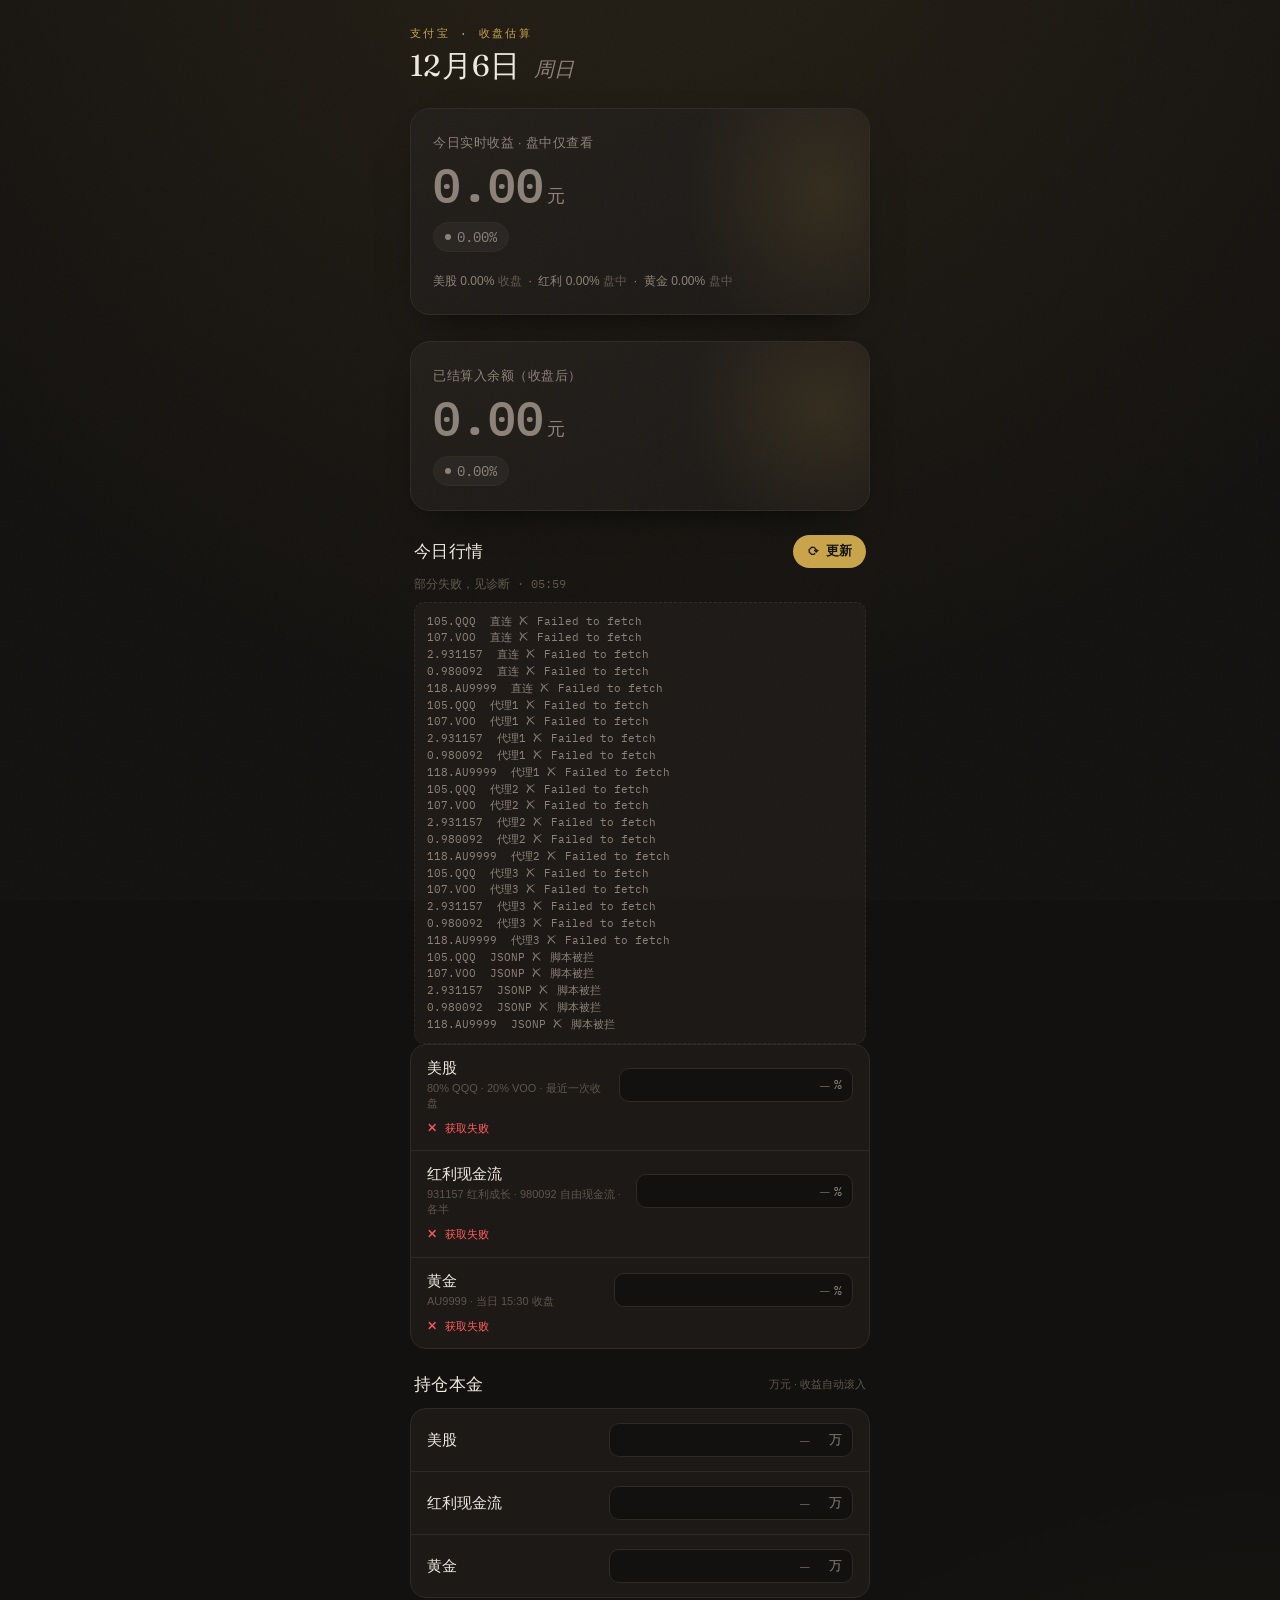
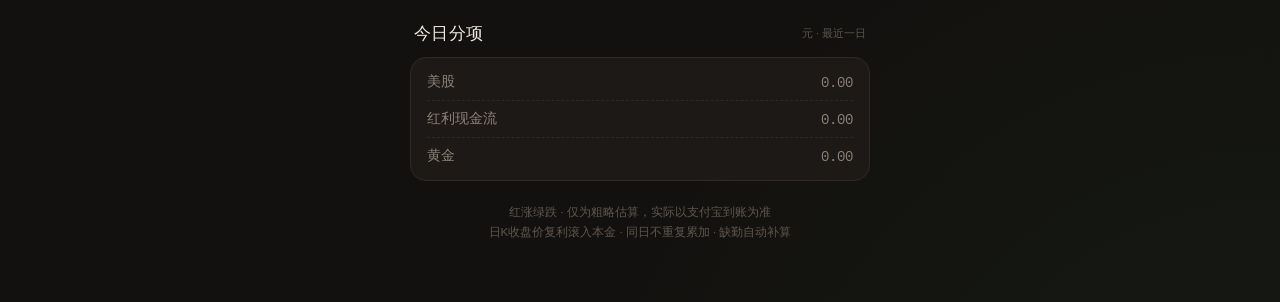
==== commit 9ded25bf: "Add files via upload" ====
--- a/index.html
+++ b/index.html
@@ -108,8 +108,15 @@
     <div class="date" id="date"></div>
   </header>
 
+  <section class="hero reveal" id="rtCard">
+    <div class="lab">今日实时收益 · 盘中仅查看</div>
+    <div class="amt" id="rtTotal">—<span class="unit">元</span></div>
+    <div class="rate-badge" id="rtBadge"><span class="dot bg-flat"></span><span id="rtRate">—</span></div>
+    <div class="since show" id="rtSub" style="color:var(--muted);border:none;padding-top:6px"></div>
+  </section>
+
   <section class="hero reveal">
-    <div class="lab">今日收益（最近一次收盘）</div>
+    <div class="lab">已结算入余额（收盘后）</div>
     <div class="amt" id="total">—<span class="unit">元</span></div>
     <div class="rate-badge" id="rateBadge"><span class="dot bg-flat"></span><span id="rate">—</span></div>
     <div class="since" id="since"></div>
@@ -294,11 +301,21 @@
     throw new Error('all failed '+secid);
   }
 
+  function buildLiveUrl(secid){ return 'https://push2.eastmoney.com/api/qt/stock/get?ut='+UT+'&fltt=2&invt=2&fields=f43,f58,f170,f169&secid='+secid; }
+  function parseLive(obj){ if(!obj||!obj.data) throw new Error('no live'); var p=Number(obj.data.f170); if(!isFinite(p)) throw new Error('bad live'); return {name:obj.data.f58, pct:p}; }
+  async function fetchLive(secid, log){
+    var url=buildLiveUrl(secid);
+    try{ var r0=await fetch(url,{cache:'no-store'}); var o=await r0.json(); var v=parseLive(o); if(log)log(secid+'  实时直连 ✓'); return v; }catch(e){}
+    for(var i=0;i<PROXIES.length;i++){ try{ var r=await fetch(PROXIES[i](url),{cache:'no-store'}); return parseLive(JSON.parse(await r.text())); }catch(e){} }
+    try{ return parseLive(await jsonp(url)); }catch(e){}
+    throw new Error('live fail '+secid);
+  }
+
   function showSrc(key, items){
     var el=$('src'+key.slice(1)); el.classList.add('show'); el.classList.remove('err');
     el.innerHTML=items.map(function(it){
       var c=cls(it.pct);
-      var dd = it.date ? ' <span style="color:var(--faint)">'+it.date.slice(5)+'</span>' : '';
+      var dd = it.tag ? ' <span style="color:var(--faint)">'+it.tag+'</span>' : (it.date ? ' <span style="color:var(--faint)">'+it.date.slice(5)+'</span>' : '');
       var wtxt = items.length>1 ? ' <span style="color:var(--faint)">×'+Math.round(it.w*100)+'</span>' : '';
       return it.name+dd+' <span class="'+c+'">'+(it.pct>0?'+':'')+fmt(it.pct)+'%</span>'+wtxt;
     }).join(' &nbsp;·&nbsp; ');
@@ -325,6 +342,17 @@
     }else{ s.classList.remove('show'); s.innerHTML=''; }
   }
 
+  function renderRealtime(total, pcts, intraday){
+    var sumBal=0; ['vx','vy','vz'].forEach(function(v){ if(bal[v]!=null) sumBal+=bal[v]; });
+    var el=$('rtTotal'); el.className='amt '+cls(total); el.innerHTML=signed(total)+'<span class="unit">元</span>';
+    var rate=sumBal>0?total/(sumBal*100):0;
+    $('rtRate').textContent=(rate>0?'+':'')+fmt(rate)+'%';
+    $('rtBadge').querySelector('span:last-child').className=cls(rate);
+    $('rtBadge').querySelector('.dot').className='dot '+bgcls(rate);
+    function seg(nm,v,tag){ return nm+' <span class="'+cls(v)+'">'+(v>0?'+':'')+fmt(v)+'%</span> <span style="color:var(--faint)">'+tag+'</span>'; }
+    $('rtSub').innerHTML = seg('美股',pcts.rx,'收盘')+' &nbsp;·&nbsp; '+seg('红利',pcts.ry,intraday?'盘中':'收盘')+' &nbsp;·&nbsp; '+seg('黄金',pcts.rz,intraday?'盘中':'收盘');
+  }
+
   var busy=false;
   function mkLog(){ var lines=[], el=$('diag');
     return function(m){ lines.push(m); el.textContent=lines.join('\n'); el.classList.add('show'); }; }
@@ -360,6 +388,24 @@
       renderResult(result);
       $('fetchStatus').textContent=(out.fails.length?'部分失败，见诊断':'已更新')+' · '+tm;
     }
+    /* ===== 今日实时收益（盘中查看，不动余额）===== */
+    var liveIds=['2.931157','0.980092','118.AU9999'], live={};
+    await Promise.all(liveIds.map(async function(sid){ try{ live[sid]=await fetchLive(sid, log); }catch(e){ live[sid]=null; } }));
+    var rxLive = out.rowPct.rx!=null ? out.rowPct.rx : 0;                          // 美股：最近一个交易日收盘
+    var ryLive = (live['2.931157']&&live['0.980092']) ? (0.5*live['2.931157'].pct+0.5*live['0.980092'].pct) : (out.rowPct.ry!=null?out.rowPct.ry:0);
+    var rzLive = live['118.AU9999'] ? live['118.AU9999'].pct : (out.rowPct.rz!=null?out.rowPct.rz:0);
+    var rtTotal = (bal.vx||0)*100*rxLive + (bal.vy||0)*100*ryLive + (bal.vz||0)*100*rzLive;
+    renderRealtime(rtTotal, {rx:rxLive, ry:ryLive, rz:rzLive}, !todayComplete);
+    if(live['2.931157']&&live['0.980092']){
+      $('ry').value=fmt(ryLive);
+      showSrc('ry',[{name:live['2.931157'].name,pct:live['2.931157'].pct,w:0.5,tag:todayComplete?'收盘':'盘中'},
+                    {name:live['0.980092'].name,pct:live['0.980092'].pct,w:0.5,tag:todayComplete?'收盘':'盘中'}]);
+    }
+    if(live['118.AU9999']){
+      $('rz').value=fmt(rzLive);
+      showSrc('rz',[{name:live['118.AU9999'].name,pct:live['118.AU9999'].pct,w:1,tag:todayComplete?'收盘':'盘中'}]);
+    }
+
     btn.classList.remove('loading'); btn.disabled=false; busy=false;
   }
 
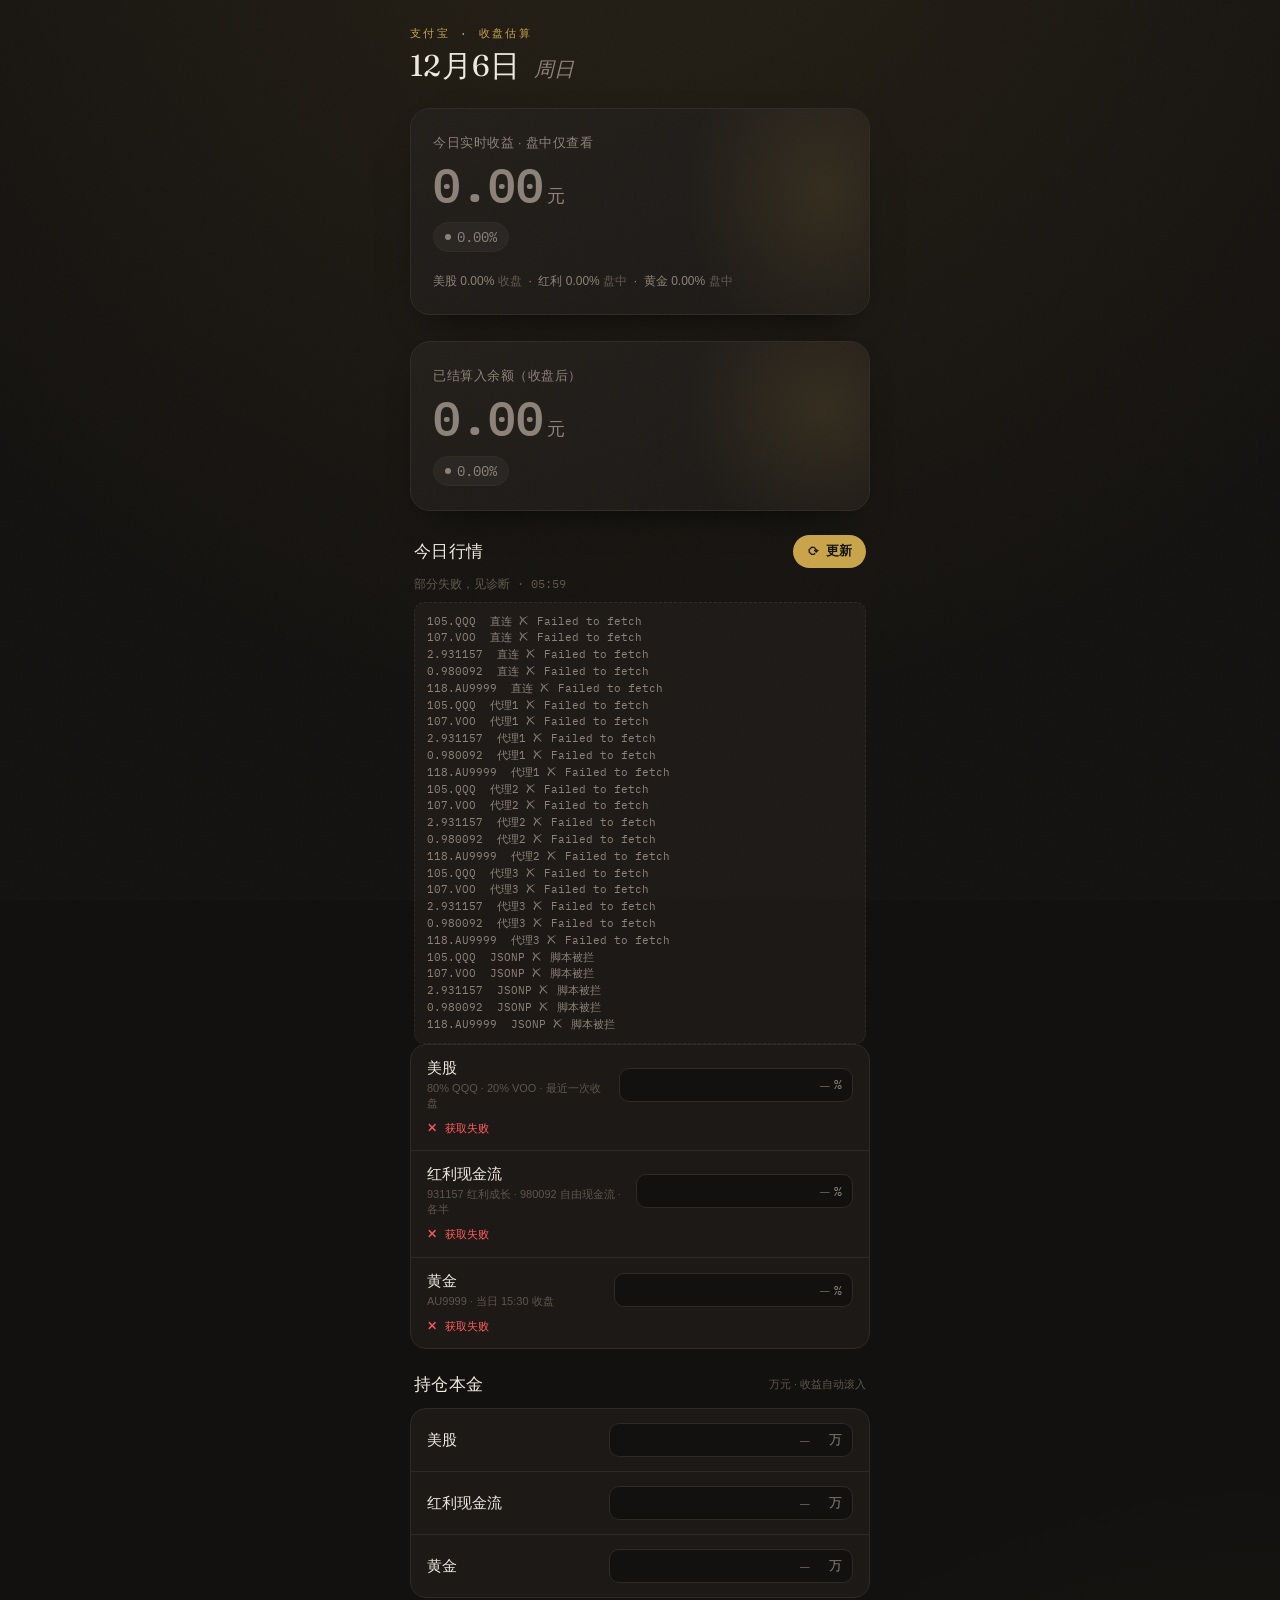
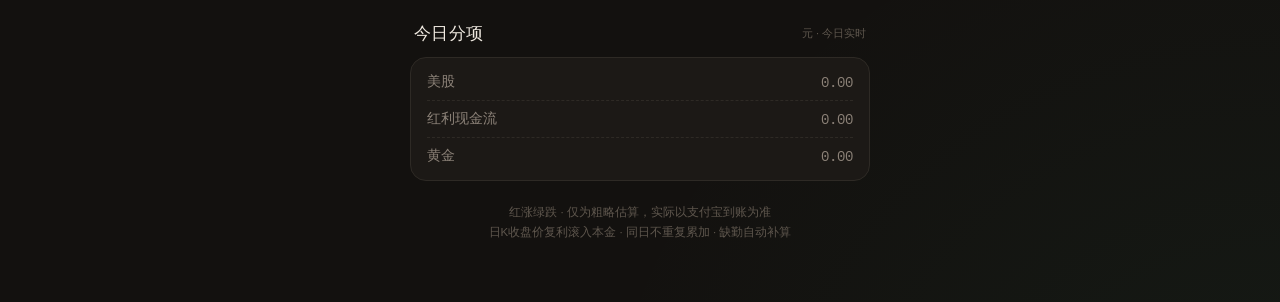
==== commit 90299561: "Add files via upload" ====
--- a/index.html
+++ b/index.html
@@ -166,7 +166,7 @@
   </div>
 
   <div class="section-h reveal">
-    <h2>今日分项</h2><span class="hint">元 · 最近一日</span>
+    <h2>今日分项</h2><span class="hint">元 · 今日实时</span>
   </div>
   <div class="card bd reveal">
     <div class="l"><span class="k">美股</span><span class="v" id="bx">—</span></div>
@@ -349,6 +349,8 @@
     $('rtRate').textContent=(rate>0?'+':'')+fmt(rate)+'%';
     $('rtBadge').querySelector('span:last-child').className=cls(rate);
     $('rtBadge').querySelector('.dot').className='dot '+bgcls(rate);
+    function setb(id,v){ v=v||0; var e=$(id); if(e){ e.textContent=signed(v); e.className='v '+cls(v); } }
+    setb('bx',(bal.vx||0)*100*pcts.rx); setb('by',(bal.vy||0)*100*pcts.ry); setb('bz',(bal.vz||0)*100*pcts.rz);
     function seg(nm,v,tag){ return nm+' <span class="'+cls(v)+'">'+(v>0?'+':'')+fmt(v)+'%</span> <span style="color:var(--faint)">'+tag+'</span>'; }
     $('rtSub').innerHTML = seg('美股',pcts.rx,'收盘')+' &nbsp;·&nbsp; '+seg('红利',pcts.ry,intraday?'盘中':'收盘')+' &nbsp;·&nbsp; '+seg('黄金',pcts.rz,intraday?'盘中':'收盘');
   }
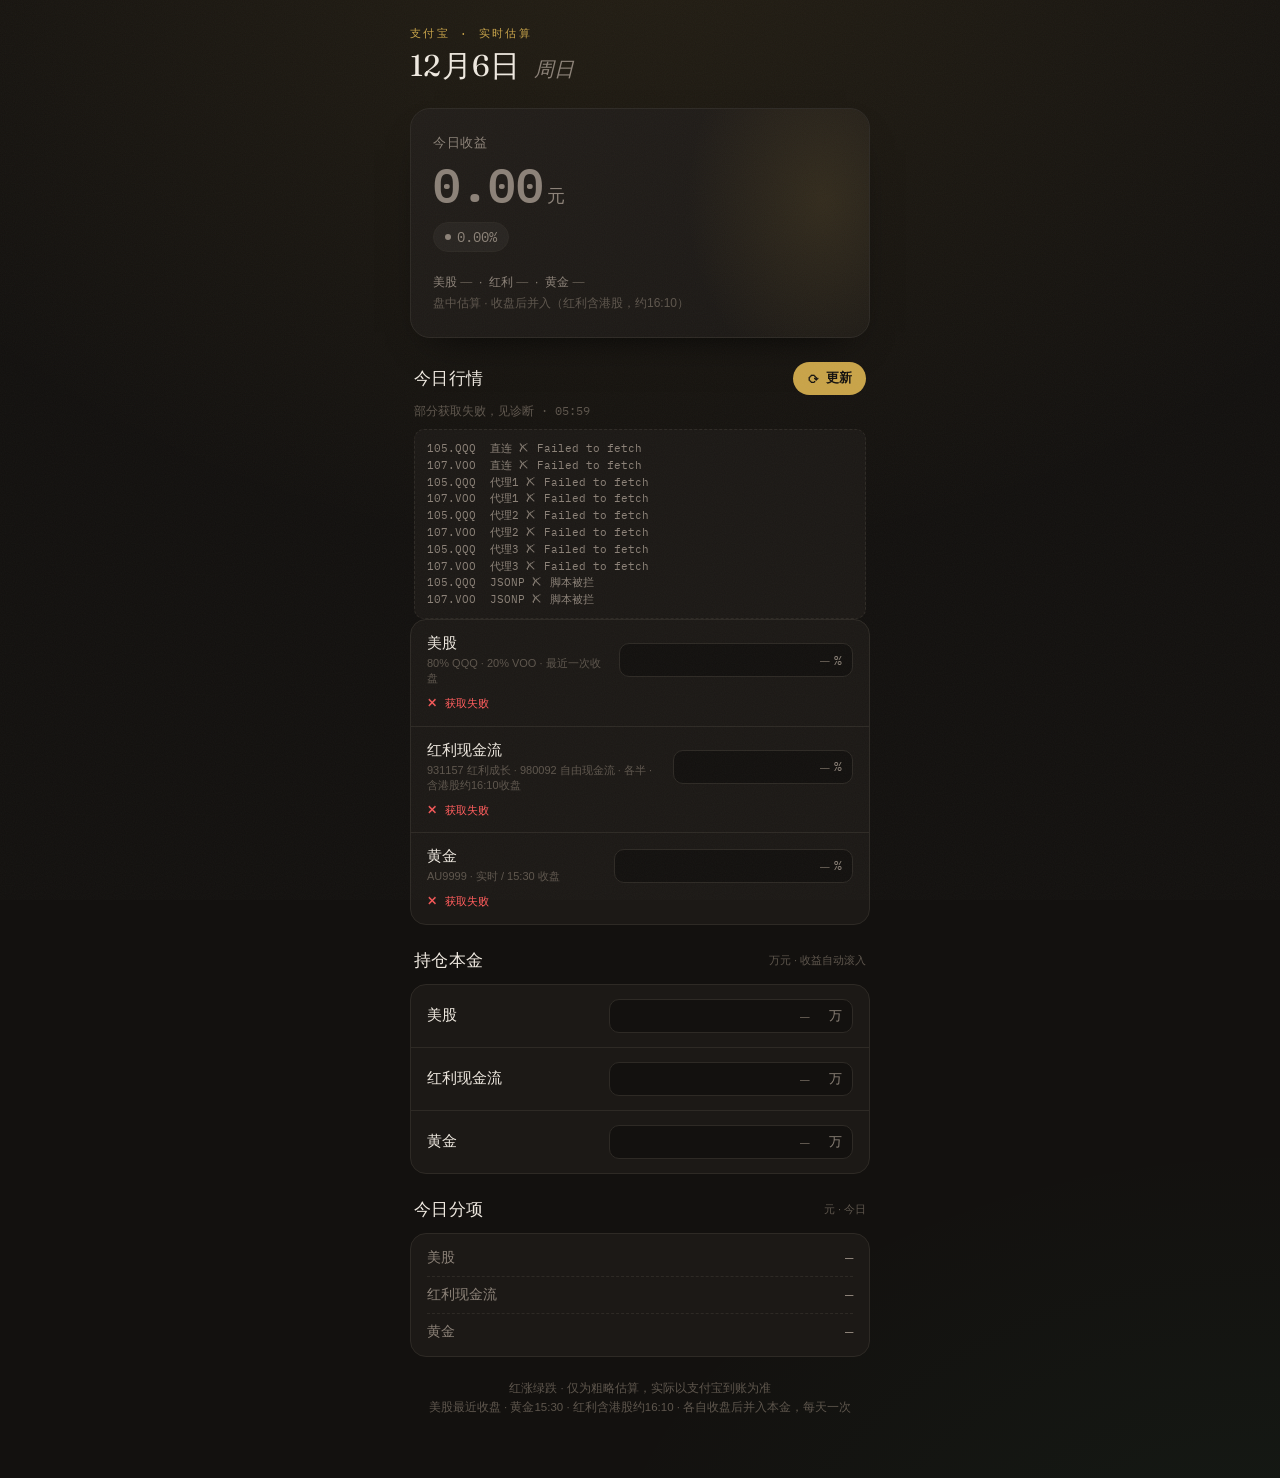
==== commit ff935d3c: "Add files via upload" ====
--- a/index.html
+++ b/index.html
@@ -104,22 +104,15 @@
 <div class="wrap">
 
   <header class="reveal">
-    <div class="eyebrow">支付宝 · 收盘估算</div>
+    <div class="eyebrow">支付宝 · 实时估算</div>
     <div class="date" id="date"></div>
   </header>
 
-  <section class="hero reveal" id="rtCard">
-    <div class="lab">今日实时收益 · 盘中仅查看</div>
-    <div class="amt" id="rtTotal">—<span class="unit">元</span></div>
-    <div class="rate-badge" id="rtBadge"><span class="dot bg-flat"></span><span id="rtRate">—</span></div>
-    <div class="since show" id="rtSub" style="color:var(--muted);border:none;padding-top:6px"></div>
-  </section>
-
   <section class="hero reveal">
-    <div class="lab">已结算入余额（收盘后）</div>
+    <div class="lab" id="heroLab">今日收益</div>
     <div class="amt" id="total">—<span class="unit">元</span></div>
     <div class="rate-badge" id="rateBadge"><span class="dot bg-flat"></span><span id="rate">—</span></div>
-    <div class="since" id="since"></div>
+    <div class="since show" id="sub" style="color:var(--muted);border:none;padding-top:6px;line-height:1.7"></div>
   </section>
 
   <div class="section-h reveal">
@@ -139,14 +132,14 @@
     </div>
     <div class="row">
       <div class="row-main">
-        <div><div class="name">红利现金流</div><div class="sub">931157 红利成长 · 980092 自由现金流 · 各半</div></div>
+        <div><div class="name">红利现金流</div><div class="sub">931157 红利成长 · 980092 自由现金流 · 各半 · 含港股约16:10收盘</div></div>
         <div class="field"><input id="ry" type="text" inputmode="decimal" readonly placeholder="—"><span class="suffix">%</span></div>
       </div>
       <div class="src" id="srcy"></div>
     </div>
     <div class="row">
       <div class="row-main">
-        <div><div class="name">黄金</div><div class="sub">AU9999 · 当日 15:30 收盘</div></div>
+        <div><div class="name">黄金</div><div class="sub">AU9999 · 实时 / 15:30 收盘</div></div>
         <div class="field"><input id="rz" type="text" inputmode="decimal" readonly placeholder="—"><span class="suffix">%</span></div>
       </div>
       <div class="src" id="srcz"></div>
@@ -166,7 +159,7 @@
   </div>
 
   <div class="section-h reveal">
-    <h2>今日分项</h2><span class="hint">元 · 今日实时</span>
+    <h2>今日分项</h2><span class="hint">元 · 今日</span>
   </div>
   <div class="card bd reveal">
     <div class="l"><span class="k">美股</span><span class="v" id="bx">—</span></div>
@@ -176,7 +169,7 @@
 
   <p class="note reveal">
     红涨绿跌 · 仅为粗略估算，实际以支付宝到账为准<br>
-    日K收盘价复利滚入本金 · 同日不重复累加 · 缺勤自动补算
+    美股最近收盘 · 黄金15:30 · 红利含港股约16:10 · 各自收盘后并入本金，每天一次
   </p>
 
 </div>
@@ -212,50 +205,56 @@
   function saveJSON(k,o){ try{ localStorage.setItem(k, JSON.stringify(o)); }catch(e){} }
   var bal = loadJSON(BAL) || {};
   var applied = loadJSON(APP) || {};
+  ['rx','ry','rz'].forEach(function(k){ if(typeof applied[k]==='string') applied[k]={d:applied[k], p:null}; });
   var meta = loadJSON(META) || {lastSettle:null, lastResult:null};
 
-  /* 结算核心 */
+  /* 结算核心 —— 美股走日K最近收盘，红利/黄金走实时报价；盘后(15:30)并入本金，每天一次 */
   function klineMap(klines){ var m={}; for(var i=0;i<klines.length;i++){ var p=klines[i].split(','); m[p[0]]=Number(p[8]); } return m; }
-  function pickTargetDate(dates, mode, today, todayComplete){
-    var best=null;
-    for(var i=0;i<dates.length;i++){ var d=dates[i], ok;
-      if(mode==='prev') ok=d<today; else ok= todayComplete ? (d<=today) : (d<today);
-      if(ok && (best===null || d>best)) best=d; }
-    return best;
-  }
-  function settleAll(results, bal, applied, today, todayComplete){
-    var out={bal:Object.assign({},bal), applied:Object.assign({},applied),
-             totalToday:0, totalCum:0, maxDays:0, breakdown:{}, rowPct:{}, srcItems:{}, fails:[]};
+  function getUS(results){
+    var parts=FEEDS.rx.parts;
+    var datas=parts.map(function(p){ return results[p.secid]; });
+    if(datas.some(function(x){ return !x; })) return null;
+    var maps=datas.map(function(x){ return klineMap(x.klines); });
+    var retMap={};
+    Object.keys(maps[0]).forEach(function(d){
+      var ok=true, r=0;
+      for(var i=0;i<maps.length;i++){ if(maps[i][d]==null || !isFinite(maps[i][d])){ ok=false; break; } r+=parts[i].w*maps[i][d]; }
+      if(ok) retMap[d]=r;
+    });
+    var dates=Object.keys(retMap).sort();
+    var today=dateStr(new Date()), d=null;
+    for(var i=0;i<dates.length;i++){ if(dates[i]<today && (d===null||dates[i]>d)) d=dates[i]; }   // 最近一个已收盘交易日
+    if(!d) return null;
+    return { pct:retMap[d], date:d, items:parts.map(function(p,i){ return {name:datas[i].name, pct:maps[i][d], w:p.w, date:d}; }) };
+  }
+  // us: getUS 结果或 null；live: {secid:{name,pct}|null}；nowMin: 当前分钟数
+  function compute(us, live, principal, applied, today, nowMin){
+    var rows={
+      rx:{ vkey:'vx', pct: us?us.pct:null,                                                              key: us?us.date:null, gate:true },          // 美股最近收盘，随时最终
+      ry:{ vkey:'vy', pct: (live['2.931157']&&live['0.980092'])?(0.5*live['2.931157'].pct+0.5*live['0.980092'].pct):null, key:today, gate:nowMin>=970 }, // 红利含港股 → 16:10 港股收市竞价后
+      rz:{ vkey:'vz', pct: live['118.AU9999']?live['118.AU9999'].pct:null,                               key:today, gate:nowMin>=930 }  // 黄金 15:30 收盘
+    };
+    var out={ bal:Object.assign({},principal), applied:Object.assign({},applied),
+              perPct:{}, perProfit:{}, total:0, banked:false };
     ['rx','ry','rz'].forEach(function(rk){
-      var row=FEEDS[rk], parts=row.parts;
-      var datas=parts.map(function(p){ return results[p.secid]; });
-      if(datas.some(function(x){ return !x; })){ out.fails.push(rk); return; }
-      var maps=datas.map(function(x){ return klineMap(x.klines); });
-      var retMap={};
-      Object.keys(maps[0]).forEach(function(d){
-        var ok=true, r=0;
-        for(var i=0;i<maps.length;i++){ if(maps[i][d]==null || !isFinite(maps[i][d])){ ok=false; break; } r+=parts[i].w*maps[i][d]; }
-        if(ok) retMap[d]=r;
-      });
-      var dates=Object.keys(retMap).sort();
-      var tDate=pickTargetDate(dates, row.mode, today, todayComplete);
-      if(!tDate){ out.fails.push(rk); return; }
-      out.rowPct[rk]=retMap[tDate];
-      out.srcItems[rk]=parts.map(function(p,i){ return {name:datas[i].name, pct:maps[i][tDate], w:p.w, date:tDate}; });
-      if(out.bal[row.vkey]==null) return;             // 未设本金，不结算
-      var ap=out.applied[rk], applyDates;
-      if(ap==null) applyDates=[tDate];
-      else applyDates=dates.filter(function(d){ return d>ap && d<=tDate; });
-      var p=out.bal[row.vkey], rowToday=0;
-      applyDates.forEach(function(d){
-        var ret=retMap[d]/100, profit=p*10000*ret;
-        p=p+profit/10000; out.totalCum+=profit;
-        if(d===tDate) rowToday=profit;
-      });
-      if(applyDates.length>0){ out.bal[row.vkey]=round2(p); out.applied[rk]=tDate; }
-      out.maxDays=Math.max(out.maxDays, applyDates.length);
-      out.totalToday+=rowToday; out.breakdown[row.vkey]=rowToday;
+      var r=rows[rk]; out.perPct[rk]=r.pct;
+      if(r.pct==null){ out.perProfit[rk]=null; return; }
+      var P=out.bal[r.vkey];
+      if(P==null){ out.perProfit[rk]=0; return; }
+      var ap=out.applied[rk];
+      if(ap && ap.d===r.key){                       // 当天已并入
+        out.perProfit[rk]= (ap.p!=null) ? ap.p : round2(P*10000*(r.pct/100));  // 已知用记账值；迁移未知则按现价估，不重复并入
+      }else if(r.gate){                             // 已收盘(或美股最近收盘) → 现在并入本金
+        var profit=round2(P*10000*(r.pct/100));
+        out.bal[r.vkey]=round2(P+profit/10000);
+        out.applied[rk]={d:r.key, p:profit};
+        out.perProfit[rk]=profit; out.banked=true;
+      }else{                                        // 盘中未收盘 → 实时估算，不动本金
+        out.perProfit[rk]=round2(P*10000*(r.pct/100));
+      }
+      out.total+=out.perProfit[rk]||0;
     });
+    out.total=round2(out.total);
     return out;
   }
 
@@ -325,34 +324,21 @@
     el.innerHTML='<span class="err">✕ '+(msg||'获取失败')+'</span>';
   }
 
-  function renderResult(r){
+  function renderHero(out, allFinal){
     var sumBal=0; ['vx','vy','vz'].forEach(function(v){ if(bal[v]!=null) sumBal+=bal[v]; });
-    var t=r.today||0;
+    var t=out.total||0;
     var hero=$('total'); hero.className='amt '+cls(t); hero.innerHTML=signed(t)+'<span class="unit">元</span>';
     var rate= sumBal>0 ? t/(sumBal*100) : 0;
     $('rate').textContent=(rate>0?'+':'')+fmt(rate)+'%';
     $('rateBadge').querySelector('span:last-child').className=cls(rate);
     $('rateBadge').querySelector('.dot').className='dot '+bgcls(rate);
-    function setb(id,v){ v=v||0; var e=$(id); e.textContent=signed(v); e.className='v '+cls(v); }
-    var bk=r.breakdown||{}; setb('bx',bk.vx); setb('by',bk.vy); setb('bz',bk.vz);
-    var s=$('since');
-    if(r.gap && r.since){
-      s.classList.add('show');
-      s.innerHTML='自 '+r.since+' 以来累计 <span class="v '+cls(r.cum)+'">'+signed(r.cum)+' 元</span> · 已并入本金'+(r.days?'（约'+r.days+'个交易日）':'');
-    }else{ s.classList.remove('show'); s.innerHTML=''; }
-  }
-
-  function renderRealtime(total, pcts, intraday){
-    var sumBal=0; ['vx','vy','vz'].forEach(function(v){ if(bal[v]!=null) sumBal+=bal[v]; });
-    var el=$('rtTotal'); el.className='amt '+cls(total); el.innerHTML=signed(total)+'<span class="unit">元</span>';
-    var rate=sumBal>0?total/(sumBal*100):0;
-    $('rtRate').textContent=(rate>0?'+':'')+fmt(rate)+'%';
-    $('rtBadge').querySelector('span:last-child').className=cls(rate);
-    $('rtBadge').querySelector('.dot').className='dot '+bgcls(rate);
-    function setb(id,v){ v=v||0; var e=$(id); if(e){ e.textContent=signed(v); e.className='v '+cls(v); } }
-    setb('bx',(bal.vx||0)*100*pcts.rx); setb('by',(bal.vy||0)*100*pcts.ry); setb('bz',(bal.vz||0)*100*pcts.rz);
-    function seg(nm,v,tag){ return nm+' <span class="'+cls(v)+'">'+(v>0?'+':'')+fmt(v)+'%</span> <span style="color:var(--faint)">'+tag+'</span>'; }
-    $('rtSub').innerHTML = seg('美股',pcts.rx,'收盘')+' &nbsp;·&nbsp; '+seg('红利',pcts.ry,intraday?'盘中':'收盘')+' &nbsp;·&nbsp; '+seg('黄金',pcts.rz,intraday?'盘中':'收盘');
+    function setb(id,v){ var e=$(id); if(v==null){ e.textContent='—'; e.className='v flat'; return; } e.textContent=signed(v); e.className='v '+cls(v); }
+    var bk=out.perProfit||{}; setb('bx',bk.rx); setb('by',bk.ry); setb('bz',bk.rz);
+    function seg(nm,p){ if(p==null) return nm+' <span style="color:var(--faint)">—</span>'; return nm+' <span class="'+cls(p)+'">'+(p>0?'+':'')+fmt(p)+'%</span>'; }
+    var pp=out.perPct||{};
+    var line1=seg('美股',pp.rx)+' &nbsp;·&nbsp; '+seg('红利',pp.ry)+' &nbsp;·&nbsp; '+seg('黄金',pp.rz);
+    var status= allFinal ? '收盘 · 已并入本金' : '盘中估算 · 收盘后并入（红利含港股，约16:10）';
+    $('sub').innerHTML = line1 + '<br><span style="color:var(--faint)">'+status+'</span>';
   }
 
   var busy=false;
@@ -361,52 +347,48 @@
   async function autoFetch(){
     if(busy) return; busy=true;
     var btn=$('fetchBtn'); btn.classList.add('loading'); btn.disabled=true;
-    $('fetchStatus').textContent='正在获取并结算…';
+    $('fetchStatus').textContent='正在获取…';
     var log=mkLog();
     var today=dateStr(new Date());
-    var now=new Date(); var todayComplete=(now.getHours()*60+now.getMinutes())>=930; // 15:30
-
-    var secids=[]; ['rx','ry','rz'].forEach(function(k){ FEEDS[k].parts.forEach(function(p){ secids.push(p.secid); }); });
-    var results={};
-    await Promise.all(secids.map(async function(sid){ try{ results[sid]=await fetchK(sid, log); }catch(e){ results[sid]=null; } }));
-
-    var out=settleAll(results, bal, applied, today, todayComplete);
+    var now=new Date(); var nowMin=now.getHours()*60+now.getMinutes();
+    var goldClosed=nowMin>=930;      // 15:30 黄金
+    var hkClosed=nowMin>=970;        // 16:10 港股收市竞价后 → 红利全收盘
+    var allFinal=hkClosed;           // 三块都定盘
+
+    var usIds=['105.QQQ','107.VOO'];
+    var liveIds=['2.931157','0.980092','118.AU9999'];
+    var kres={}, live={};
+    await Promise.all([
+      Promise.all(usIds.map(async function(sid){ try{ kres[sid]=await fetchK(sid, log); }catch(e){ kres[sid]=null; } })),
+      Promise.all(liveIds.map(async function(sid){ try{ live[sid]=await fetchLive(sid, log); }catch(e){ live[sid]=null; } }))
+    ]);
+    var us=getUS(kres);
+
+    var out=compute(us, live, bal, applied, today, nowMin);
     bal=out.bal; applied=out.applied; saveJSON(BAL,bal); saveJSON(APP,applied);
 
-    ['rx','ry','rz'].forEach(function(rk){
-      if(out.srcItems[rk]){ $(rk).value=fmt(out.rowPct[rk]); showSrc(rk, out.srcItems[rk]); }
-      else { showErr(rk); }
-    });
+    /* 今日行情 */
+    if(us){ $('rx').value=fmt(us.pct); showSrc('rx', us.items); } else { showErr('rx'); }
+    var tagRy = hkClosed?'收盘':'盘中', tagRz = goldClosed?'收盘':'盘中';
+    if(live['2.931157']&&live['0.980092']){
+      $('ry').value=fmt(out.perPct.ry);
+      showSrc('ry',[{name:live['2.931157'].name,pct:live['2.931157'].pct,w:0.5,tag:tagRy},
+                    {name:live['0.980092'].name,pct:live['0.980092'].pct,w:0.5,tag:tagRy}]);
+    } else { showErr('ry'); }
+    if(live['118.AU9999']){
+      $('rz').value=fmt(out.perPct.rz);
+      showSrc('rz',[{name:live['118.AU9999'].name,pct:live['118.AU9999'].pct,w:1,tag:tagRz}]);
+    } else { showErr('rz'); }
+
     ['vx','vy','vz'].forEach(function(v){ if(bal[v]!=null) $(v).value=bal[v].toFixed(2); });
 
-    var t=new Date(), tm=pad(t.getHours())+':'+pad(t.getMinutes());
-    if(out.maxDays===0 && meta.lastResult){
-      renderResult(meta.lastResult);
-      $('fetchStatus').textContent='今日已结算 · 未重复累加 · '+tm;
-    }else{
-      var result={ today:out.totalToday, cum:out.totalCum, since:meta.lastSettle,
-                   gap: out.maxDays>1, days: out.maxDays, breakdown: out.breakdown };
-      meta.lastSettle=today; meta.lastResult=result; saveJSON(META,meta);
-      renderResult(result);
-      $('fetchStatus').textContent=(out.fails.length?'部分失败，见诊断':'已更新')+' · '+tm;
-    }
-    /* ===== 今日实时收益（盘中查看，不动余额）===== */
-    var liveIds=['2.931157','0.980092','118.AU9999'], live={};
-    await Promise.all(liveIds.map(async function(sid){ try{ live[sid]=await fetchLive(sid, log); }catch(e){ live[sid]=null; } }));
-    var rxLive = out.rowPct.rx!=null ? out.rowPct.rx : 0;                          // 美股：最近一个交易日收盘
-    var ryLive = (live['2.931157']&&live['0.980092']) ? (0.5*live['2.931157'].pct+0.5*live['0.980092'].pct) : (out.rowPct.ry!=null?out.rowPct.ry:0);
-    var rzLive = live['118.AU9999'] ? live['118.AU9999'].pct : (out.rowPct.rz!=null?out.rowPct.rz:0);
-    var rtTotal = (bal.vx||0)*100*rxLive + (bal.vy||0)*100*ryLive + (bal.vz||0)*100*rzLive;
-    renderRealtime(rtTotal, {rx:rxLive, ry:ryLive, rz:rzLive}, !todayComplete);
-    if(live['2.931157']&&live['0.980092']){
-      $('ry').value=fmt(ryLive);
-      showSrc('ry',[{name:live['2.931157'].name,pct:live['2.931157'].pct,w:0.5,tag:todayComplete?'收盘':'盘中'},
-                    {name:live['0.980092'].name,pct:live['0.980092'].pct,w:0.5,tag:todayComplete?'收盘':'盘中'}]);
-    }
-    if(live['118.AU9999']){
-      $('rz').value=fmt(rzLive);
-      showSrc('rz',[{name:live['118.AU9999'].name,pct:live['118.AU9999'].pct,w:1,tag:todayComplete?'收盘':'盘中'}]);
-    }
+    renderHero(out, allFinal);
+    meta.lastResult={ total:out.total, perProfit:out.perProfit, perPct:out.perPct, postClose:allFinal };
+    saveJSON(META, meta);
+
+    var anyFail = !us || !(live['2.931157']&&live['0.980092']) || !live['118.AU9999'];
+    var tm=pad(now.getHours())+':'+pad(now.getMinutes());
+    $('fetchStatus').textContent=(anyFail?'部分获取失败，见诊断':(allFinal?'已更新 · 收盘并入本金':'已更新 · 盘中估算'))+' · '+tm;
 
     btn.classList.remove('loading'); btn.disabled=false; busy=false;
   }
@@ -424,8 +406,8 @@
 
   /* 初始化 */
   ['vx','vy','vz'].forEach(function(v){ if(bal[v]!=null) $(v).value=bal[v].toFixed(2); });
-  if(meta.lastResult) renderResult(meta.lastResult);
-  autoFetch();   // 打开即自动获取并结算（幂等）
+  if(meta.lastResult) renderHero({ total:meta.lastResult.total, perProfit:meta.lastResult.perProfit||{}, perPct:meta.lastResult.perPct||{} }, meta.lastResult.postClose);
+  autoFetch();   // 打开即自动获取（盘后并入本金，幂等）
 })();
 </script>
 </body>
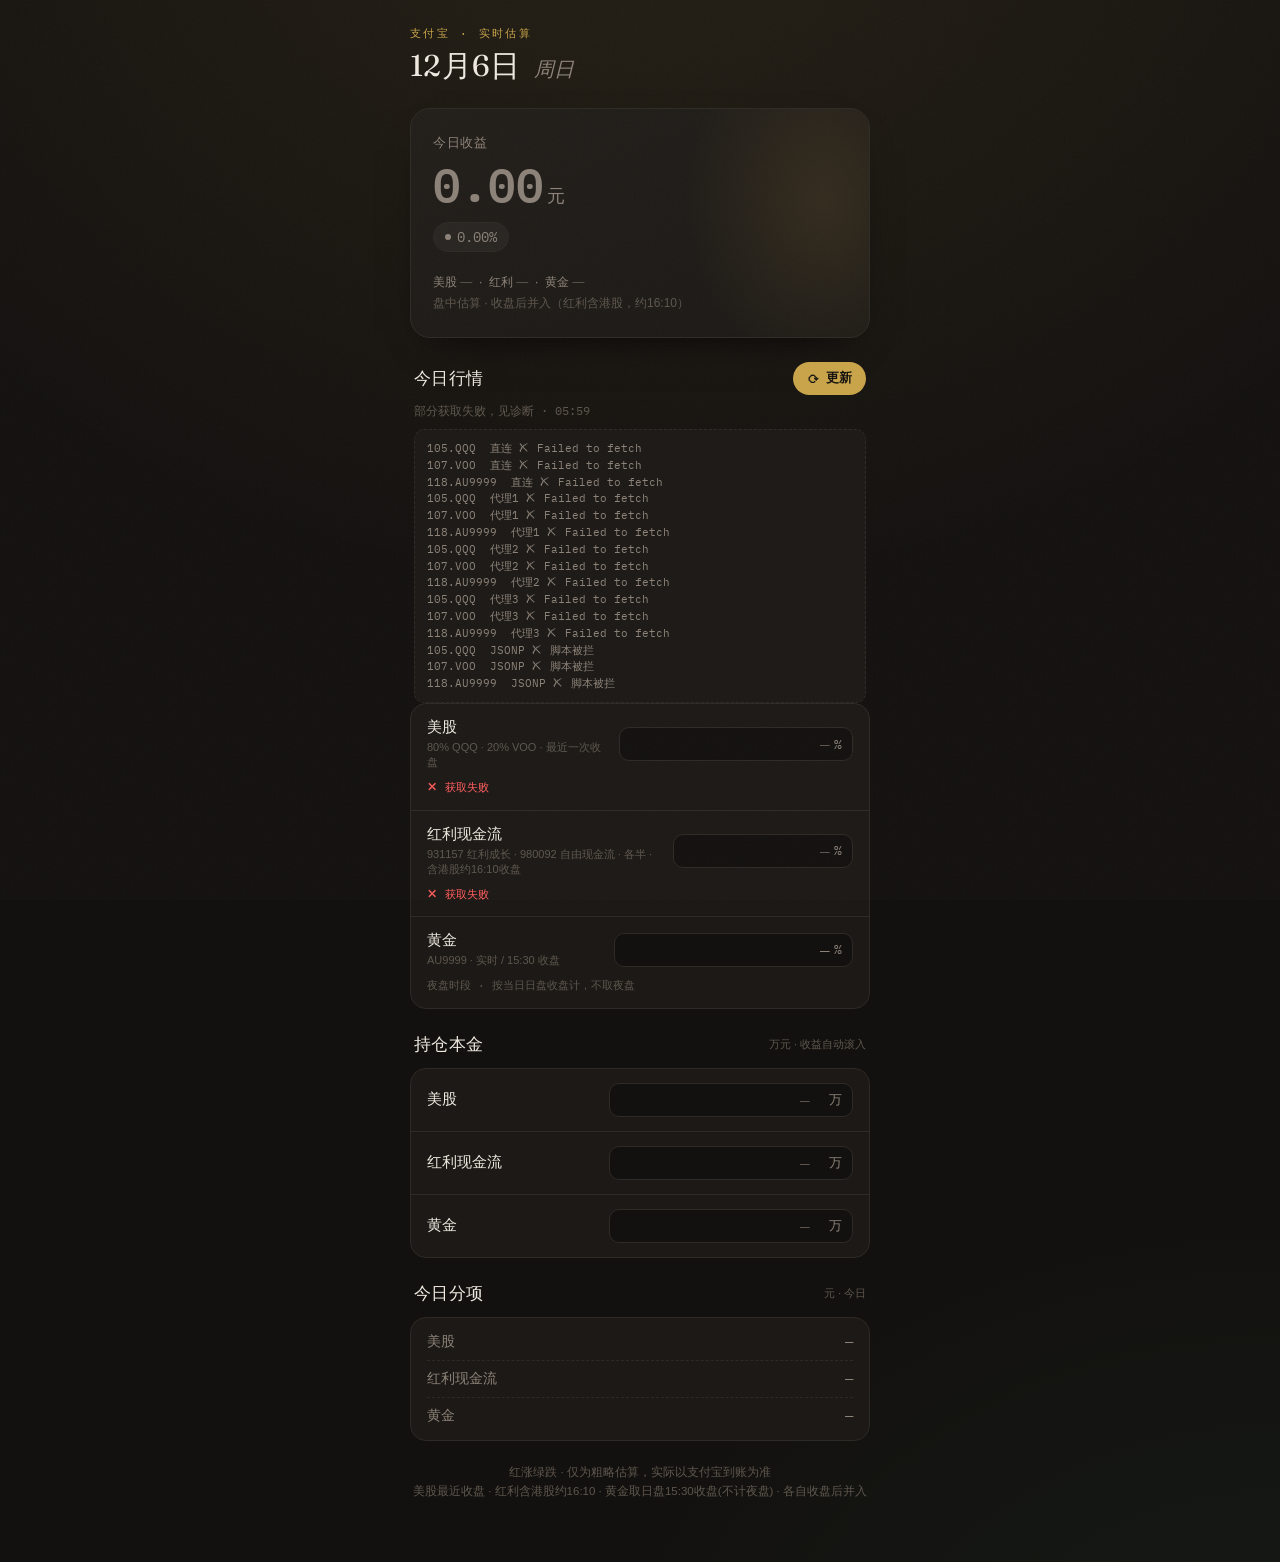
==== commit 9719f17e: "Add files via upload" ====
--- a/index.html
+++ b/index.html
@@ -169,7 +169,7 @@
 
   <p class="note reveal">
     红涨绿跌 · 仅为粗略估算，实际以支付宝到账为准<br>
-    美股最近收盘 · 黄金15:30 · 红利含港股约16:10 · 各自收盘后并入本金，每天一次
+    美股最近收盘 · 红利含港股约16:10 · 黄金取日盘15:30收盘(不计夜盘) · 各自收盘后并入
   </p>
 
 </div>
@@ -227,12 +227,15 @@
     if(!d) return null;
     return { pct:retMap[d], date:d, items:parts.map(function(p,i){ return {name:datas[i].name, pct:maps[i][d], w:p.w, date:d}; }) };
   }
-  // us: getUS 结果或 null；live: {secid:{name,pct}|null}；nowMin: 当前分钟数
-  function compute(us, live, principal, applied, today, nowMin){
+  // us: getUS 结果或 null；live: {secid:{name,pct}|null}；nowMin: 当前分钟；goldKPct: 黄金日K当天涨跌幅(或null)
+  function compute(us, live, principal, applied, today, nowMin, goldKPct){
+    var nightGuard = (nowMin>=1200 || nowMin<150);   // 20:00–次日02:30 黄金夜盘 → 实时报价是下一交易日，不能用
+    var goldPct = (goldKPct!=null) ? goldKPct                                   // 优先：日K当天(干净的日盘15:30收盘)
+                : (nightGuard ? null : (live['118.AU9999']?live['118.AU9999'].pct:null)); // 日K还没出且非夜盘 → 用实时顶一下
     var rows={
       rx:{ vkey:'vx', pct: us?us.pct:null,                                                              key: us?us.date:null, gate:true },          // 美股最近收盘，随时最终
       ry:{ vkey:'vy', pct: (live['2.931157']&&live['0.980092'])?(0.5*live['2.931157'].pct+0.5*live['0.980092'].pct):null, key:today, gate:nowMin>=970 }, // 红利含港股 → 16:10 港股收市竞价后
-      rz:{ vkey:'vz', pct: live['118.AU9999']?live['118.AU9999'].pct:null,                               key:today, gate:nowMin>=930 }  // 黄金 15:30 收盘
+      rz:{ vkey:'vz', pct: goldPct,                                                                     key:today, gate:nowMin>=930 }  // 黄金 15:30 日盘收盘
     };
     var out={ bal:Object.assign({},principal), applied:Object.assign({},applied),
               perPct:{}, perProfit:{}, total:0, banked:false };
@@ -355,30 +358,37 @@
     var hkClosed=nowMin>=970;        // 16:10 港股收市竞价后 → 红利全收盘
     var allFinal=hkClosed;           // 三块都定盘
 
-    var usIds=['105.QQQ','107.VOO'];
+    var klineIds=['105.QQQ','107.VOO','118.AU9999'];
     var liveIds=['2.931157','0.980092','118.AU9999'];
     var kres={}, live={};
     await Promise.all([
-      Promise.all(usIds.map(async function(sid){ try{ kres[sid]=await fetchK(sid, log); }catch(e){ kres[sid]=null; } })),
+      Promise.all(klineIds.map(async function(sid){ try{ kres[sid]=await fetchK(sid, log); }catch(e){ kres[sid]=null; } })),
       Promise.all(liveIds.map(async function(sid){ try{ live[sid]=await fetchLive(sid, log); }catch(e){ live[sid]=null; } }))
     ]);
     var us=getUS(kres);
-
-    var out=compute(us, live, bal, applied, today, nowMin);
+    var goldKPct=null;
+    if(kres['118.AU9999']){ var gm=klineMap(kres['118.AU9999'].klines); if(gm[today]!=null && isFinite(gm[today])) goldKPct=gm[today]; }
+
+    var out=compute(us, live, bal, applied, today, nowMin, goldKPct);
     bal=out.bal; applied=out.applied; saveJSON(BAL,bal); saveJSON(APP,applied);
 
     /* 今日行情 */
     if(us){ $('rx').value=fmt(us.pct); showSrc('rx', us.items); } else { showErr('rx'); }
-    var tagRy = hkClosed?'收盘':'盘中', tagRz = goldClosed?'收盘':'盘中';
+    var tagRy = hkClosed?'收盘':'盘中';
     if(live['2.931157']&&live['0.980092']){
       $('ry').value=fmt(out.perPct.ry);
       showSrc('ry',[{name:live['2.931157'].name,pct:live['2.931157'].pct,w:0.5,tag:tagRy},
                     {name:live['0.980092'].name,pct:live['0.980092'].pct,w:0.5,tag:tagRy}]);
     } else { showErr('ry'); }
-    if(live['118.AU9999']){
+    if(out.perPct.rz!=null){
       $('rz').value=fmt(out.perPct.rz);
-      showSrc('rz',[{name:live['118.AU9999'].name,pct:live['118.AU9999'].pct,w:1,tag:tagRz}]);
-    } else { showErr('rz'); }
+      var goldName=(live['118.AU9999']&&live['118.AU9999'].name)||'黄金9999';
+      var goldTag=(goldKPct!=null)?'日盘收盘':(goldClosed?'收盘':'盘中');
+      showSrc('rz',[{name:goldName,pct:out.perPct.rz,w:1,tag:goldTag}]);
+    } else {
+      var rz=$('srcz'); rz.classList.add('show'); rz.classList.remove('err');
+      rz.innerHTML='<span style="color:var(--faint)">夜盘时段 · 按当日日盘收盘计，不取夜盘</span>'; $('rz').value='—';
+    }
 
     ['vx','vy','vz'].forEach(function(v){ if(bal[v]!=null) $(v).value=bal[v].toFixed(2); });
 
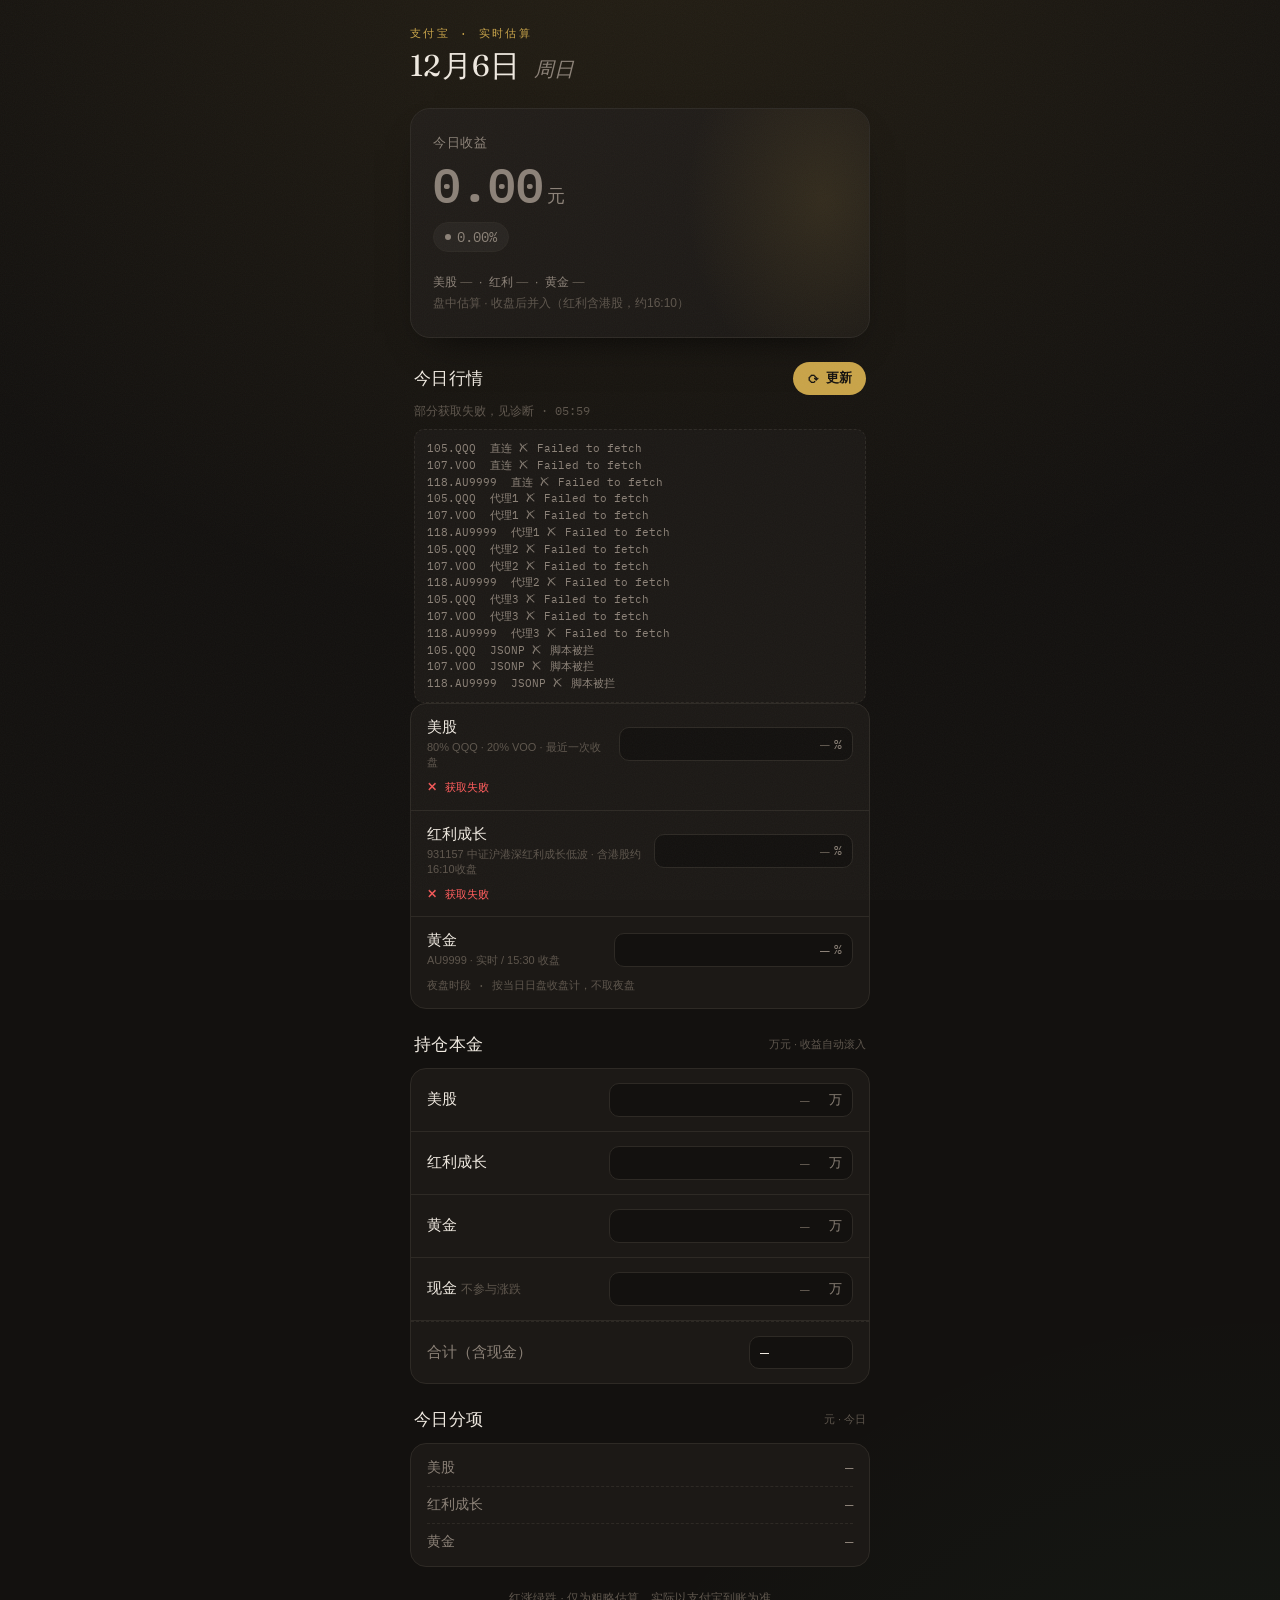
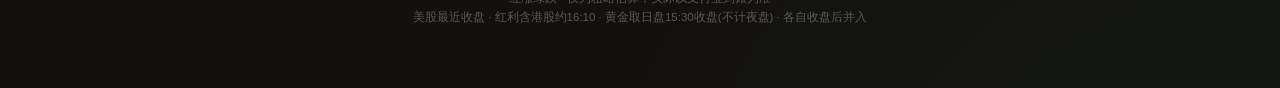
==== commit 114ace85: "Add files via upload" ====
--- a/index.html
+++ b/index.html
@@ -132,7 +132,7 @@
     </div>
     <div class="row">
       <div class="row-main">
-        <div><div class="name">红利现金流</div><div class="sub">931157 红利成长 · 980092 自由现金流 · 各半 · 含港股约16:10收盘</div></div>
+        <div><div class="name">红利成长</div><div class="sub">931157 中证沪港深红利成长低波 · 含港股约16:10收盘</div></div>
         <div class="field"><input id="ry" type="text" inputmode="decimal" readonly placeholder="—"><span class="suffix">%</span></div>
       </div>
       <div class="src" id="srcy"></div>
@@ -152,10 +152,14 @@
   <div class="card reveal">
     <div class="row"><div class="row-main"><div class="name">美股</div>
       <div class="field"><input id="vx" type="number" inputmode="decimal" step="0.01" placeholder="—"><span class="suffix">万</span></div></div></div>
-    <div class="row"><div class="row-main"><div class="name">红利现金流</div>
+    <div class="row"><div class="row-main"><div class="name">红利成长</div>
       <div class="field"><input id="vy" type="number" inputmode="decimal" step="0.01" placeholder="—"><span class="suffix">万</span></div></div></div>
     <div class="row"><div class="row-main"><div class="name">黄金</div>
       <div class="field"><input id="vz" type="number" inputmode="decimal" step="0.01" placeholder="—"><span class="suffix">万</span></div></div></div>
+    <div class="row"><div class="row-main"><div class="name">现金 <span style="color:var(--faint);font-weight:400;font-size:11.5px">不参与涨跌</span></div>
+      <div class="field"><input id="vc" type="number" inputmode="decimal" step="0.01" placeholder="—"><span class="suffix">万</span></div></div></div>
+    <div class="row" style="border-top:1px dashed var(--line)"><div class="row-main"><div class="name" style="color:var(--muted)">合计（含现金）</div>
+      <div class="field"><span id="vtot" style="font-family:'IBM Plex Mono',ui-monospace,monospace;font-size:15px">—</span></div></div></div>
   </div>
 
   <div class="section-h reveal">
@@ -163,7 +167,7 @@
   </div>
   <div class="card bd reveal">
     <div class="l"><span class="k">美股</span><span class="v" id="bx">—</span></div>
-    <div class="l"><span class="k">红利现金流</span><span class="v" id="by">—</span></div>
+    <div class="l"><span class="k">红利成长</span><span class="v" id="by">—</span></div>
     <div class="l"><span class="k">黄金</span><span class="v" id="bz">—</span></div>
   </div>
 
@@ -181,7 +185,7 @@
 
   var FEEDS = {
     rx:{ vkey:'vx', parts:[{secid:'105.QQQ',w:0.8},{secid:'107.VOO',w:0.2}], mode:'prev'  },
-    ry:{ vkey:'vy', parts:[{secid:'2.931157',w:0.5},{secid:'0.980092',w:0.5}], mode:'today' },
+    ry:{ vkey:'vy', parts:[{secid:'2.931157',w:1}], mode:'today' },
     rz:{ vkey:'vz', parts:[{secid:'118.AU9999',w:1}], mode:'today' }
   };
   var V2ROW = {vx:'rx', vy:'ry', vz:'rz'};
@@ -234,7 +238,7 @@
                 : (nightGuard ? null : (live['118.AU9999']?live['118.AU9999'].pct:null)); // 日K还没出且非夜盘 → 用实时顶一下
     var rows={
       rx:{ vkey:'vx', pct: us?us.pct:null,                                                              key: us?us.date:null, gate:true },          // 美股最近收盘，随时最终
-      ry:{ vkey:'vy', pct: (live['2.931157']&&live['0.980092'])?(0.5*live['2.931157'].pct+0.5*live['0.980092'].pct):null, key:today, gate:nowMin>=970 }, // 红利含港股 → 16:10 港股收市竞价后
+      ry:{ vkey:'vy', pct: live['2.931157']?live['2.931157'].pct:null,                                  key:today, gate:nowMin>=970 }, // 红利成长(含港股) → 16:10 港股收市竞价后
       rz:{ vkey:'vz', pct: goldPct,                                                                     key:today, gate:nowMin>=930 }  // 黄金 15:30 日盘收盘
     };
     var out={ bal:Object.assign({},principal), applied:Object.assign({},applied),
@@ -342,6 +346,12 @@
     var line1=seg('美股',pp.rx)+' &nbsp;·&nbsp; '+seg('红利',pp.ry)+' &nbsp;·&nbsp; '+seg('黄金',pp.rz);
     var status= allFinal ? '收盘 · 已并入本金' : '盘中估算 · 收盘后并入（红利含港股，约16:10）';
     $('sub').innerHTML = line1 + '<br><span style="color:var(--faint)">'+status+'</span>';
+    updTotals();
+  }
+  function updTotals(){
+    var inv=0; ['vx','vy','vz'].forEach(function(v){ if(bal[v]!=null) inv+=bal[v]; });
+    var tot=inv+(bal.vc||0);
+    var e=$('vtot'); if(e) e.textContent = tot ? (tot.toFixed(2)+' 万') : '—';
   }
 
   var busy=false;
@@ -359,7 +369,7 @@
     var allFinal=hkClosed;           // 三块都定盘
 
     var klineIds=['105.QQQ','107.VOO','118.AU9999'];
-    var liveIds=['2.931157','0.980092','118.AU9999'];
+    var liveIds=['2.931157','118.AU9999'];
     var kres={}, live={};
     await Promise.all([
       Promise.all(klineIds.map(async function(sid){ try{ kres[sid]=await fetchK(sid, log); }catch(e){ kres[sid]=null; } })),
@@ -375,10 +385,9 @@
     /* 今日行情 */
     if(us){ $('rx').value=fmt(us.pct); showSrc('rx', us.items); } else { showErr('rx'); }
     var tagRy = hkClosed?'收盘':'盘中';
-    if(live['2.931157']&&live['0.980092']){
+    if(live['2.931157']){
       $('ry').value=fmt(out.perPct.ry);
-      showSrc('ry',[{name:live['2.931157'].name,pct:live['2.931157'].pct,w:0.5,tag:tagRy},
-                    {name:live['0.980092'].name,pct:live['0.980092'].pct,w:0.5,tag:tagRy}]);
+      showSrc('ry',[{name:live['2.931157'].name,pct:live['2.931157'].pct,w:1,tag:tagRy}]);
     } else { showErr('ry'); }
     if(out.perPct.rz!=null){
       $('rz').value=fmt(out.perPct.rz);
@@ -396,7 +405,7 @@
     meta.lastResult={ total:out.total, perProfit:out.perProfit, perPct:out.perPct, postClose:allFinal };
     saveJSON(META, meta);
 
-    var anyFail = !us || !(live['2.931157']&&live['0.980092']) || !live['118.AU9999'];
+    var anyFail = !us || !live['2.931157'] || !live['118.AU9999'];
     var tm=pad(now.getHours())+':'+pad(now.getMinutes());
     $('fetchStatus').textContent=(anyFail?'部分获取失败，见诊断':(allFinal?'已更新 · 收盘并入本金':'已更新 · 盘中估算'))+' · '+tm;
 
@@ -409,13 +418,19 @@
       var x=parseFloat(el.value);
       bal[el.id]= isNaN(x) ? null : x;
       applied[V2ROW[el.id]]=null;
-      saveJSON(BAL,bal); saveJSON(APP,applied);
+      saveJSON(BAL,bal); saveJSON(APP,applied); updTotals();
     });
   });
+  $('vc').addEventListener('input', function(){
+    var x=parseFloat($('vc').value);
+    bal.vc = isNaN(x) ? null : x;
+    saveJSON(BAL,bal); updTotals();
+  });
   $('fetchBtn').addEventListener('click', autoFetch);
 
   /* 初始化 */
-  ['vx','vy','vz'].forEach(function(v){ if(bal[v]!=null) $(v).value=bal[v].toFixed(2); });
+  ['vx','vy','vz','vc'].forEach(function(v){ if(bal[v]!=null) $(v).value=bal[v].toFixed(2); });
+  updTotals();
   if(meta.lastResult) renderHero({ total:meta.lastResult.total, perProfit:meta.lastResult.perProfit||{}, perPct:meta.lastResult.perPct||{} }, meta.lastResult.postClose);
   autoFetch();   // 打开即自动获取（盘后并入本金，幂等）
 })();
